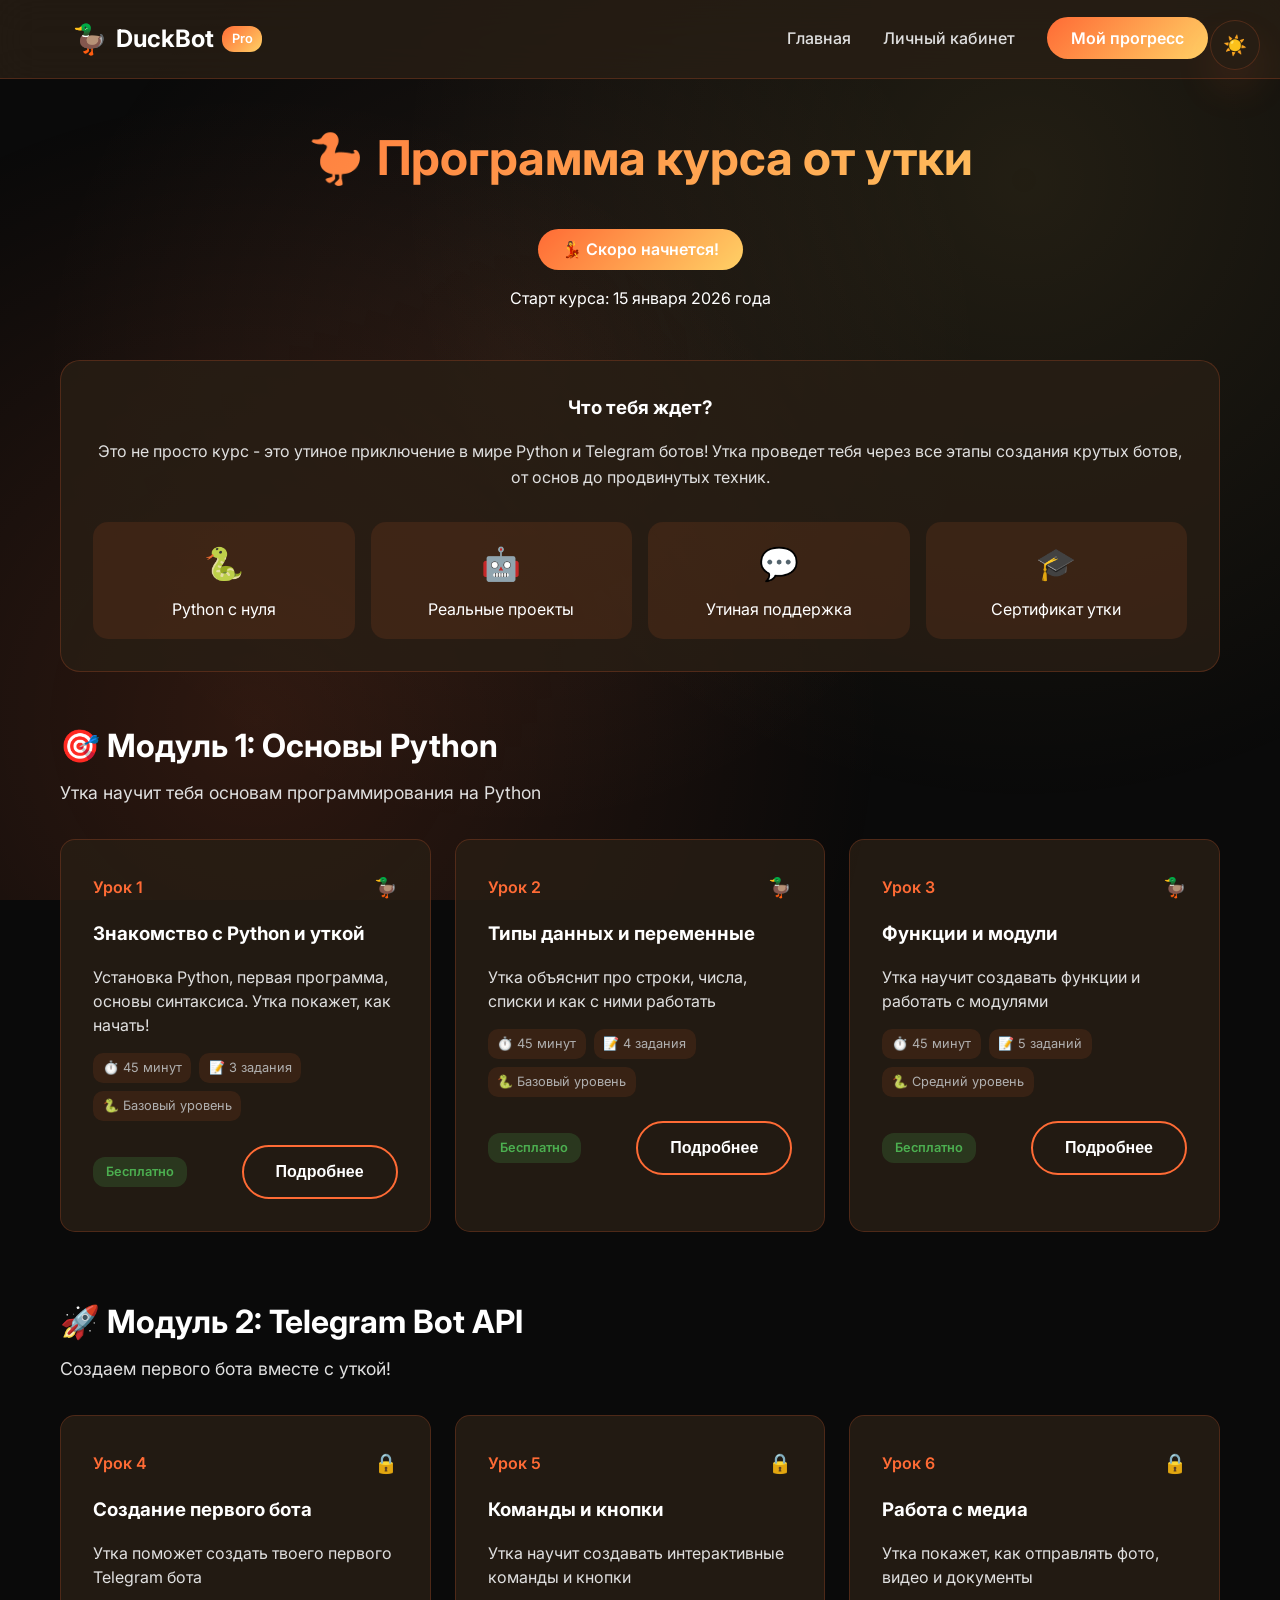
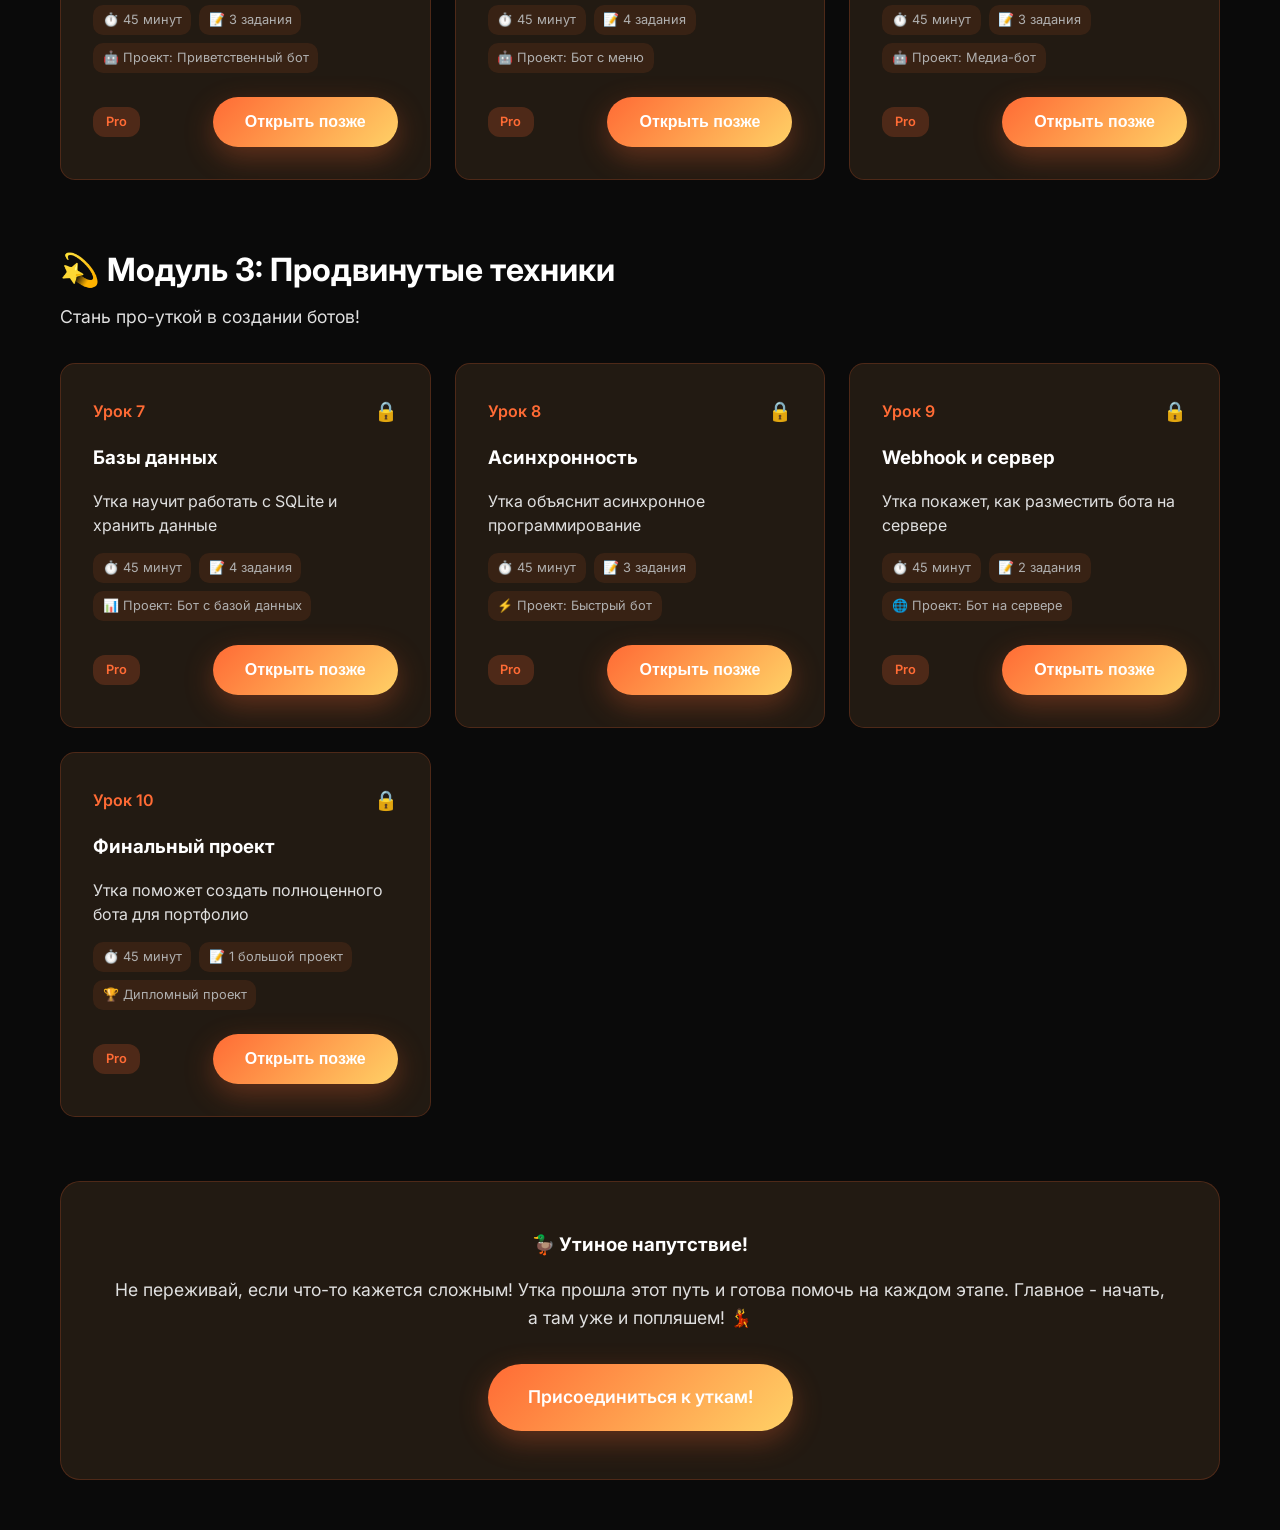
==== course.html @ a343c1e5 "Add files via upload" ====
<!DOCTYPE html>
<html lang="ru" data-theme="dark">
<head>
    <meta charset="UTF-8">
    <meta name="viewport" content="width=device-width, initial-scale=1.0">
    <title>Программа курса - DuckBot Pro</title>
    <link rel="stylesheet" href="style.css">
    <link href="https://fonts.googleapis.com/css2?family=Inter:wght@300;400;500;600;700;800&display=swap" rel="stylesheet">
</head>
<body>
    <!-- Theme Toggle -->
    <button class="theme-toggle" id="themeToggle">
        <span class="sun">☀️</span>
        <span class="moon">🌙</span>
    </button>

    <!-- Animated Background -->
    <div class="animated-bg"></div>
    <div class="particles"></div>

    <!-- Header -->
    <header class="header">
        <nav class="nav">
            <div class="logo">
                <div class="logo-icon">🦆</div>
                <span>DuckBot</span>
                <span class="logo-beta">Pro</span>
            </div>
            <ul class="nav-links">
                <li><a href="index.html" class="nav-link">Главная</a></li>
                <li><a href="cabinet.html" class="nav-link">Личный кабинет</a></li>
                <li><a href="cabinet.html" class="nav-btn">Мой прогресс</a></li>
            </ul>
            <div class="nav-hamburger">
                <span></span>
                <span></span>
                <span></span>
            </div>
        </nav>
    </header>

    <main class="course-page">
        <div class="container">
            <div class="course-header">
                <h1>🦆 Программа курса от утки</h1>
                <div class="course-status">
                    <span class="status-badge">💃 Скоро начнется!</span>
                    <p>Старт курса: 15 января 2026 года</p>
                    <p class="duck-message">Утка уже готовится к урокам! 🎉</p>
                </div>
            </div>

            <div class="course-description">
                <div class="description-card">
                    <h3>Что тебя ждет?</h3>
                    <p>Это не просто курс - это утиное приключение в мире Python и Telegram ботов! Утка проведет тебя через все этапы создания крутых ботов, от основ до продвинутых техник.</p>
                    <div class="duck-features">
                        <div class="duck-feature">
                            <span class="feature-emoji">🐍</span>
                            <span>Python с нуля</span>
                        </div>
                        <div class="duck-feature">
                            <span class="feature-emoji">🤖</span>
                            <span>Реальные проекты</span>
                        </div>
                        <div class="duck-feature">
                            <span class="feature-emoji">💬</span>
                            <span>Утиная поддержка</span>
                        </div>
                        <div class="duck-feature">
                            <span class="feature-emoji">🎓</span>
                            <span>Сертификат утки</span>
                        </div>
                    </div>
                </div>
            </div>

            <div class="lessons-grid">
                <!-- Модуль 1 -->
                <div class="module-section">
                    <h2 class="module-title">🎯 Модуль 1: Основы Python</h2>
                    <p class="module-subtitle">Утка научит тебя основам программирования на Python</p>
                    
                    <div class="lessons-list">
                        <div class="lesson-item" data-lesson="1">
                            <div class="lesson-header">
                                <span class="lesson-number">Урок 1</span>
                                <span class="lesson-status">🦆</span>
                            </div>
                            <h3>Знакомство с Python и уткой</h3>
                            <p>Установка Python, первая программа, основы синтаксиса. Утка покажет, как начать!</p>
                            <div class="lesson-meta">
                                <span>⏱️ 45 минут</span>
                                <span>📝 3 задания</span>
                                <span>🐍 Базовый уровень</span>
                            </div>
                            <div class="lesson-actions">
                                <span class="lesson-badge free">Бесплатно</span>
                                <button class="btn btn-outline">Подробнее</button>
                            </div>
                        </div>

                        <div class="lesson-item" data-lesson="2">
                            <div class="lesson-header">
                                <span class="lesson-number">Урок 2</span>
                                <span class="lesson-status">🦆</span>
                            </div>
                            <h3>Типы данных и переменные</h3>
                            <p>Утка объяснит про строки, числа, списки и как с ними работать</p>
                            <div class="lesson-meta">
                                <span>⏱️ 45 минут</span>
                                <span>📝 4 задания</span>
                                <span>🐍 Базовый уровень</span>
                            </div>
                            <div class="lesson-actions">
                                <span class="lesson-badge free">Бесплатно</span>
                                <button class="btn btn-outline">Подробнее</button>
                            </div>
                        </div>

                        <div class="lesson-item" data-lesson="3">
                            <div class="lesson-header">
                                <span class="lesson-number">Урок 3</span>
                                <span class="lesson-status">🦆</span>
                            </div>
                            <h3>Функции и модули</h3>
                            <p>Утка научит создавать функции и работать с модулями</p>
                            <div class="lesson-meta">
                                <span>⏱️ 45 минут</span>
                                <span>📝 5 заданий</span>
                                <span>🐍 Средний уровень</span>
                            </div>
                            <div class="lesson-actions">
                                <span class="lesson-badge free">Бесплатно</span>
                                <button class="btn btn-outline">Подробнее</button>
                            </div>
                        </div>
                    </div>
                </div>

                <!-- Модуль 2 -->
                <div class="module-section">
                    <h2 class="module-title">🚀 Модуль 2: Telegram Bot API</h2>
                    <p class="module-subtitle">Создаем первого бота вместе с уткой!</p>
                    
                    <div class="lessons-list">
                        <div class="lesson-item" data-lesson="4">
                            <div class="lesson-header">
                                <span class="lesson-number">Урок 4</span>
                                <span class="lesson-status">🔒</span>
                            </div>
                            <h3>Создание первого бота</h3>
                            <p>Утка поможет создать твоего первого Telegram бота</p>
                            <div class="lesson-meta">
                                <span>⏱️ 45 минут</span>
                                <span>📝 3 задания</span>
                                <span>🤖 Проект: Приветственный бот</span>
                            </div>
                            <div class="lesson-actions">
                                <span class="lesson-badge pro">Pro</span>
                                <button class="btn btn-primary">Открыть позже</button>
                            </div>
                        </div>

                        <div class="lesson-item" data-lesson="5">
                            <div class="lesson-header">
                                <span class="lesson-number">Урок 5</span>
                                <span class="lesson-status">🔒</span>
                            </div>
                            <h3>Команды и кнопки</h3>
                            <p>Утка научит создавать интерактивные команды и кнопки</p>
                            <div class="lesson-meta">
                                <span>⏱️ 45 минут</span>
                                <span>📝 4 задания</span>
                                <span>🤖 Проект: Бот с меню</span>
                            </div>
                            <div class="lesson-actions">
                                <span class="lesson-badge pro">Pro</span>
                                <button class="btn btn-primary">Открыть позже</button>
                            </div>
                        </div>

                        <div class="lesson-item" data-lesson="6">
                            <div class="lesson-header">
                                <span class="lesson-number">Урок 6</span>
                                <span class="lesson-status">🔒</span>
                            </div>
                            <h3>Работа с медиа</h3>
                            <p>Утка покажет, как отправлять фото, видео и документы</p>
                            <div class="lesson-meta">
                                <span>⏱️ 45 минут</span>
                                <span>📝 3 задания</span>
                                <span>🤖 Проект: Медиа-бот</span>
                            </div>
                            <div class="lesson-actions">
                                <span class="lesson-badge pro">Pro</span>
                                <button class="btn btn-primary">Открыть позже</button>
                            </div>
                        </div>
                    </div>
                </div>

                <!-- Модуль 3 -->
                <div class="module-section">
                    <h2 class="module-title">💫 Модуль 3: Продвинутые техники</h2>
                    <p class="module-subtitle">Стань про-уткой в создании ботов!</p>
                    
                    <div class="lessons-list">
                        <div class="lesson-item" data-lesson="7">
                            <div class="lesson-header">
                                <span class="lesson-number">Урок 7</span>
                                <span class="lesson-status">🔒</span>
                            </div>
                            <h3>Базы данных</h3>
                            <p>Утка научит работать с SQLite и хранить данные</p>
                            <div class="lesson-meta">
                                <span>⏱️ 45 минут</span>
                                <span>📝 4 задания</span>
                                <span>📊 Проект: Бот с базой данных</span>
                            </div>
                            <div class="lesson-actions">
                                <span class="lesson-badge pro">Pro</span>
                                <button class="btn btn-primary">Открыть позже</button>
                            </div>
                        </div>

                        <div class="lesson-item" data-lesson="8">
                            <div class="lesson-header">
                                <span class="lesson-number">Урок 8</span>
                                <span class="lesson-status">🔒</span>
                            </div>
                            <h3>Асинхронность</h3>
                            <p>Утка объяснит асинхронное программирование</p>
                            <div class="lesson-meta">
                                <span>⏱️ 45 минут</span>
                                <span>📝 3 задания</span>
                                <span>⚡ Проект: Быстрый бот</span>
                            </div>
                            <div class="lesson-actions">
                                <span class="lesson-badge pro">Pro</span>
                                <button class="btn btn-primary">Открыть позже</button>
                            </div>
                        </div>

                        <div class="lesson-item" data-lesson="9">
                            <div class="lesson-header">
                                <span class="lesson-number">Урок 9</span>
                                <span class="lesson-status">🔒</span>
                            </div>
                            <h3>Webhook и сервер</h3>
                            <p>Утка покажет, как разместить бота на сервере</p>
                            <div class="lesson-meta">
                                <span>⏱️ 45 минут</span>
                                <span>📝 2 задания</span>
                                <span>🌐 Проект: Бот на сервере</span>
                            </div>
                            <div class="lesson-actions">
                                <span class="lesson-badge pro">Pro</span>
                                <button class="btn btn-primary">Открыть позже</button>
                            </div>
                        </div>

                        <div class="lesson-item" data-lesson="10">
                            <div class="lesson-header">
                                <span class="lesson-number">Урок 10</span>
                                <span class="lesson-status">🔒</span>
                            </div>
                            <h3>Финальный проект</h3>
                            <p>Утка поможет создать полноценного бота для портфолио</p>
                            <div class="lesson-meta">
                                <span>⏱️ 45 минут</span>
                                <span>📝 1 большой проект</span>
                                <span>🏆 Дипломный проект</span>
                            </div>
                            <div class="lesson-actions">
                                <span class="lesson-badge pro">Pro</span>
                                <button class="btn btn-primary">Открыть позже</button>
                            </div>
                        </div>
                    </div>
                </div>
            </div>

            <div class="course-notice">
                <div class="notice-content">
                    <h3>🦆 Утиное напутствие!</h3>
                    <p>Не переживай, если что-то кажется сложным! Утка прошла этот путь и готова помочь на каждом этапе. Главное - начать, а там уже и попляшем! 💃</p>
                    <a href="index.html#register" class="btn btn-primary btn-large">Присоединиться к уткам!</a>
                </div>
            </div>
        </div>
    </main>

    <style>
        .course-page {
            padding: 120px 0 50px;
        }

        .course-header {
            text-align: center;
            margin-bottom: 3rem;
        }

        .course-header h1 {
            font-size: 3rem;
            margin-bottom: 1rem;
            background: linear-gradient(135deg, var(--primary) 0%, var(--secondary) 100%);
            -webkit-background-clip: text;
            -webkit-text-fill-color: transparent;
            background-clip: text;
        }

        .status-badge {
            background: var(--gradient);
            color: white;
            padding: 0.5rem 1.5rem;
            border-radius: 25px;
            font-weight: 600;
            display: inline-block;
            margin: 1rem 0;
        }

        .duck-message {
            color: var(--primary);
            font-weight: 600;
            margin-top: 0.5rem;
        }

        .course-description {
            margin-bottom: 3rem;
        }

        .description-card {
            background: var(--bg-card);
            padding: 2rem;
            border-radius: 20px;
            border: 1px solid var(--border);
            text-align: center;
        }

        .description-card h3 {
            margin-bottom: 1rem;
            color: var(--text-primary);
        }

        .description-card p {
            color: var(--text-secondary);
            margin-bottom: 1.5rem;
            line-height: 1.6;
        }

        .duck-features {
            display: grid;
            grid-template-columns: repeat(auto-fit, minmax(150px, 1fr));
            gap: 1rem;
            margin-top: 2rem;
        }

        .duck-feature {
            display: flex;
            flex-direction: column;
            align-items: center;
            gap: 0.5rem;
            padding: 1rem;
            background: rgba(255, 107, 53, 0.1);
            border-radius: 15px;
        }

        .feature-emoji {
            font-size: 2rem;
        }

        .module-section {
            margin-bottom: 4rem;
        }

        .module-title {
            font-size: 2rem;
            margin-bottom: 0.5rem;
            color: var(--text-primary);
        }

        .module-subtitle {
            color: var(--text-secondary);
            margin-bottom: 2rem;
            font-size: 1.1rem;
        }

        .lessons-list {
            display: grid;
            grid-template-columns: repeat(auto-fit, minmax(350px, 1fr));
            gap: 1.5rem;
        }

        .lesson-item {
            background: var(--bg-card);
            padding: 2rem;
            border-radius: 15px;
            border: 1px solid var(--border);
            transition: all 0.3s ease;
            position: relative;
            overflow: hidden;
        }

        .lesson-item:hover {
            transform: translateY(-5px);
            border-color: var(--primary);
        }

        .lesson-item::before {
            content: '';
            position: absolute;
            top: 0;
            left: 0;
            width: 100%;
            height: 4px;
            background: var(--gradient);
            transform: scaleX(0);
            transition: transform 0.3s ease;
        }

        .lesson-item:hover::before {
            transform: scaleX(1);
        }

        .lesson-header {
            display: flex;
            justify-content: space-between;
            align-items: center;
            margin-bottom: 1rem;
        }

        .lesson-number {
            font-weight: 600;
            color: var(--primary);
        }

        .lesson-status {
            font-size: 1.2rem;
        }

        .lesson-item h3 {
            margin-bottom: 1rem;
            color: var(--text-primary);
        }

        .lesson-item p {
            color: var(--text-secondary);
            margin-bottom: 1rem;
            line-height: 1.5;
        }

        .lesson-meta {
            display: flex;
            flex-wrap: wrap;
            gap: 0.5rem;
            margin: 1rem 0;
            font-size: 0.8rem;
            color: var(--text-muted);
        }

        .lesson-meta span {
            background: rgba(255, 107, 53, 0.1);
            padding: 0.3rem 0.6rem;
            border-radius: 10px;
        }

        .lesson-actions {
            display: flex;
            justify-content: space-between;
            align-items: center;
            margin-top: 1.5rem;
        }

        .lesson-badge {
            padding: 0.3rem 0.8rem;
            border-radius: 12px;
            font-size: 0.8rem;
            font-weight: 600;
        }

        .lesson-badge.free {
            background: rgba(76, 175, 80, 0.2);
            color: #4caf50;
        }

        .lesson-badge.pro {
            background: rgba(255, 107, 53, 0.2);
            color: var(--primary);
        }

        .course-notice {
            background: var(--bg-card);
            padding: 3rem;
            border-radius: 20px;
            border: 1px solid var(--border);
            text-align: center;
            margin-top: 3rem;
        }

        .notice-content h3 {
            margin-bottom: 1rem;
            color: var(--text-primary);
        }

        .notice-content p {
            color: var(--text-secondary);
            margin-bottom: 2rem;
            line-height: 1.6;
            font-size: 1.1rem;
        }

        @media (max-width: 768px) {
            .course-header h1 {
                font-size: 2rem;
            }
            
            .lessons-list {
                grid-template-columns: 1fr;
            }
            
            .lesson-actions {
                flex-direction: column;
                gap: 1rem;
                align-items: stretch;
            }
            
            .duck-features {
                grid-template-columns: repeat(2, 1fr);
            }
        }
    </style>

    <script>
        // Добавляем интерактивность урокам
        document.addEventListener('DOMContentLoaded', function() {
            const lessonItems = document.querySelectorAll('.lesson-item');
            
            lessonItems.forEach(item => {
                item.addEventListener('click', function() {
                    const lessonNumber = this.getAttribute('data-lesson');
                    const isLocked = this.querySelector('.lesson-status').textContent === '🔒';
                    
                    if (isLocked) {
                        showNotification('Этот урок откроется после старта курса! Утка ждет тебя! 🦆', 'info');
                    } else {
                        window.location.href = `lessons/lesson${lessonNumber}.html`;
                    }
                });
            });
        });

        function showNotification(message, type = 'info') {
            const notification = document.createElement('div');
            notification.className = `notification notification-${type}`;
            notification.innerHTML = `
                <div class="notification-content">
                    <span class="notification-message">${message}</span>
                </div>
            `;
            
            notification.style.cssText = `
                position: fixed;
                top: 20px;
                right: 20px;
                background: var(--bg-card);
                color: var(--text-primary);
                padding: 1rem 1.5rem;
                border-radius: 10px;
                border: 1px solid var(--border);
                box-shadow: var(--shadow);
                z-index: 10000;
                transform: translateX(400px);
                transition: transform 0.3s ease;
                max-width: 300px;
            `;
            
            document.body.appendChild(notification);
            
            setTimeout(() => {
                notification.style.transform = 'translateX(0)';
            }, 100);
            
            setTimeout(() => {
                notification.style.transform = 'translateX(400px)';
                setTimeout(() => {
                    if (notification.parentNode) {
                        document.body.removeChild(notification);
                    }
                }, 300);
            }, 3000);
        }
    </script>
</body>
</html>
---- style.css ----
/* CSS Variables for Duck Theme */
:root {
    --primary: #ff6b35;
    --primary-dark: #e55a2b;
    --primary-light: #ff8c42;
    --secondary: #ffd166;
    --accent: #ff9e6d;
    --text-primary: #ffffff;
    --text-secondary: #e0e0e0;
    --text-muted: #b0b0b0;
    --bg-primary: #0a0a0a;
    --bg-secondary: #1a1a1a;
    --bg-tertiary: #2a2a2a;
    --bg-card: rgba(40, 30, 20, 0.8);
    --border: rgba(255, 107, 53, 0.2);
    --shadow: 0 20px 40px rgba(255, 107, 53, 0.1);
    --gradient: linear-gradient(135deg, var(--primary) 0%, var(--secondary) 100%);
    --gradient-secondary: linear-gradient(135deg, var(--secondary) 0%, #ffe082 100%);
}

[data-theme="light"] {
    --text-primary: #2a2a2a;
    --text-secondary: #666666;
    --text-muted: #888888;
    --bg-primary: #fff8f0;
    --bg-secondary: #fffbeb;
    --bg-tertiary: #fff3e0;
    --bg-card: rgba(255, 248, 240, 0.9);
    --border: rgba(255, 107, 53, 0.3);
    --shadow: 0 20px 40px rgba(255, 107, 53, 0.15);
}

/* Reset and Base Styles */
* {
    margin: 0;
    padding: 0;
    box-sizing: border-box;
}

html {
    scroll-behavior: smooth;
}

body {
    font-family: 'Inter', sans-serif;
    background: var(--bg-primary);
    color: var(--text-primary);
    line-height: 1.6;
    overflow-x: hidden;
    transition: background-color 0.3s ease, color 0.3s ease;
}

/* Animated Background */
.animated-bg {
    position: fixed;
    top: 0;
    left: 0;
    width: 100%;
    height: 100%;
    background: 
        radial-gradient(circle at 20% 80%, rgba(255, 107, 53, 0.15) 0%, transparent 50%),
        radial-gradient(circle at 80% 20%, rgba(255, 209, 102, 0.1) 0%, transparent 50%),
        radial-gradient(circle at 40% 40%, rgba(255, 158, 109, 0.08) 0%, transparent 50%);
    z-index: -2;
}

.particles {
    position: fixed;
    top: 0;
    left: 0;
    width: 100%;
    height: 100%;
    z-index: -1;
}

/* Theme Toggle */
.theme-toggle {
    position: fixed;
    top: 20px;
    right: 20px;
    width: 50px;
    height: 50px;
    border: none;
    border-radius: 50%;
    background: var(--bg-card);
    backdrop-filter: blur(10px);
    cursor: pointer;
    z-index: 1000;
    display: flex;
    align-items: center;
    justify-content: center;
    font-size: 1.2rem;
    transition: all 0.3s ease;
    box-shadow: var(--shadow);
    border: 1px solid var(--border);
}

.theme-toggle:hover {
    transform: scale(1.1) rotate(15deg);
}

.theme-toggle .moon {
    display: none;
}

[data-theme="light"] .theme-toggle .sun {
    display: none;
}

[data-theme="light"] .theme-toggle .moon {
    display: block;
}

/* Container */
.container {
    max-width: 1200px;
    margin: 0 auto;
    padding: 0 20px;
}

/* Header & Navigation */
.header {
    position: fixed;
    top: 0;
    width: 100%;
    background: rgba(40, 30, 20, 0.8);
    backdrop-filter: blur(20px);
    border-bottom: 1px solid var(--border);
    z-index: 100;
    transition: all 0.3s ease;
}

[data-theme="light"] .header {
    background: rgba(255, 248, 240, 0.8);
}

.nav {
    display: flex;
    justify-content: space-between;
    align-items: center;
    padding: 1rem 2rem;
    max-width: 1200px;
    margin: 0 auto;
}

.logo {
    display: flex;
    align-items: center;
    gap: 0.5rem;
    font-size: 1.5rem;
    font-weight: 700;
    color: var(--text-primary);
}

.logo-icon {
    font-size: 1.8rem;
    animation: duckDance 2s ease-in-out infinite;
}

@keyframes duckDance {
    0%, 100% { transform: translateY(0px) rotate(0deg); }
    25% { transform: translateY(-5px) rotate(-5deg); }
    50% { transform: translateY(0px) rotate(0deg); }
    75% { transform: translateY(-3px) rotate(5deg); }
}

.logo-beta {
    background: var(--gradient);
    color: white;
    padding: 0.2rem 0.6rem;
    border-radius: 12px;
    font-size: 0.8rem;
    font-weight: 600;
}

.nav-links {
    display: flex;
    list-style: none;
    gap: 2rem;
    align-items: center;
}

.nav-link {
    text-decoration: none;
    color: var(--text-secondary);
    font-weight: 500;
    transition: all 0.3s ease;
    position: relative;
}

.nav-link:hover {
    color: var(--primary);
}

.nav-link::after {
    content: '';
    position: absolute;
    bottom: -5px;
    left: 0;
    width: 0;
    height: 2px;
    background: var(--gradient);
    transition: width 0.3s ease;
}

.nav-link:hover::after {
    width: 100%;
}

.nav-btn {
    background: var(--gradient);
    color: white !important;
    padding: 0.7rem 1.5rem;
    border-radius: 25px;
    text-decoration: none;
    font-weight: 600;
    transition: all 0.3s ease;
}

.nav-btn:hover {
    transform: translateY(-2px);
    box-shadow: 0 10px 20px rgba(255, 107, 53, 0.3);
}

.nav-hamburger {
    display: none;
    flex-direction: column;
    gap: 4px;
    cursor: pointer;
}

.nav-hamburger span {
    width: 25px;
    height: 3px;
    background: var(--text-primary);
    transition: all 0.3s ease;
}

/* Buttons */
.btn {
    position: relative;
    padding: 1rem 2rem;
    border: none;
    border-radius: 50px;
    font-weight: 600;
    text-decoration: none;
    display: inline-flex;
    align-items: center;
    justify-content: center;
    gap: 0.5rem;
    cursor: pointer;
    transition: all 0.3s ease;
    overflow: hidden;
    font-size: 1rem;
}

.btn-primary {
    background: var(--gradient);
    color: white;
    box-shadow: 0 10px 30px rgba(255, 107, 53, 0.3);
}

.btn-secondary {
    background: transparent;
    color: var(--text-primary);
    border: 2px solid var(--border);
}

.btn-outline {
    background: transparent;
    color: var(--text-primary);
    border: 2px solid var(--primary);
}

.btn-large {
    padding: 1.2rem 2.5rem;
    font-size: 1.1rem;
}

.btn-glow {
    position: relative;
}

.btn-glow::before {
    content: '';
    position: absolute;
    top: 0;
    left: -100%;
    width: 100%;
    height: 100%;
    background: linear-gradient(90deg, transparent, rgba(255,255,255,0.4), transparent);
    transition: left 0.5s;
}

.btn-glow:hover::before {
    left: 100%;
}

.btn-shine {
    position: absolute;
    top: 0;
    left: -100%;
    width: 100%;
    height: 100%;
    background: linear-gradient(90deg, transparent, rgba(255,255,255,0.6), transparent);
    transition: left 0.5s;
}

.btn-glow:hover .btn-shine {
    left: 100%;
}

.btn:hover {
    transform: translateY(-3px) scale(1.05);
    box-shadow: 0 15px 40px rgba(255, 107, 53, 0.4);
}

.btn-secondary:hover {
    border-color: var(--primary);
    background: rgba(255, 107, 53, 0.1);
}

/* Hero Section */
.hero {
    min-height: 100vh;
    display: flex;
    align-items: center;
    padding: 100px 0 50px;
    position: relative;
}

.hero-content {
    display: grid;
    grid-template-columns: 1fr 1fr;
    gap: 4rem;
    align-items: center;
}

.hero-text {
    max-width: 600px;
}

.badge {
    background: var(--gradient);
    color: white;
    padding: 0.5rem 1rem;
    border-radius: 20px;
    font-size: 0.9rem;
    font-weight: 600;
    display: inline-block;
    margin-bottom: 1.5rem;
    animation: pulse 2s infinite;
}

@keyframes pulse {
    0%, 100% { transform: scale(1); }
    50% { transform: scale(1.05); }
}

.hero-title {
    font-size: 3.5rem;
    font-weight: 800;
    line-height: 1.1;
    margin-bottom: 1.5rem;
}

.title-line {
    display: block;
    opacity: 0;
    transform: translateY(30px);
    animation: fadeInUp 0.8s ease forwards;
}

.title-line:nth-child(1) { animation-delay: 0.1s; }
.title-line:nth-child(2) { animation-delay: 0.3s; }
.title-line:nth-child(3) { animation-delay: 0.5s; }

@keyframes fadeInUp {
    to {
        opacity: 1;
        transform: translateY(0);
    }
}

.highlight {
    background: linear-gradient(135deg, var(--primary) 0%, var(--secondary) 100%);
    -webkit-background-clip: text;
    -webkit-text-fill-color: transparent;
    background-clip: text;
}

.hero-subtitle {
    font-size: 1.2rem;
    color: var(--text-secondary);
    margin-bottom: 2rem;
    line-height: 1.6;
}

.hero-stats {
    display: flex;
    gap: 2rem;
    margin: 2rem 0;
}

.stat {
    text-align: center;
}

.stat-number {
    font-size: 2rem;
    font-weight: 700;
    background: var(--gradient);
    -webkit-background-clip: text;
    -webkit-text-fill-color: transparent;
    background-clip: text;
}

.stat-label {
    font-size: 0.9rem;
    color: var(--text-muted);
}

.hero-buttons {
    display: flex;
    gap: 1rem;
    margin-top: 2rem;
}

/* Duck GIF Styles */
.hero-visual {
    position: relative;
    display: flex;
    flex-direction: column;
    align-items: center;
    gap: 2rem;
}

.duck-container {
    position: relative;
    display: flex;
    flex-direction: column;
    align-items: center;
}

.hero-duck-gif {
    width: 300px;
    height: 300px;
    border-radius: 50%;
    box-shadow: 
        0 20px 40px rgba(255, 107, 53, 0.3),
        0 0 0 4px rgba(255, 209, 102, 0.2),
        0 0 0 8px rgba(255, 107, 53, 0.1);
    animation: duckFloat 4s ease-in-out infinite;
    filter: drop-shadow(0 10px 20px rgba(0, 0, 0, 0.3));
}

@keyframes duckFloat {
    0%, 100% { 
        transform: translateY(0px) rotate(0deg); 
    }
    33% { 
        transform: translateY(-10px) rotate(-2deg); 
    }
    66% { 
        transform: translateY(-5px) rotate(2deg); 
    }
}

.duck-message {
    position: absolute;
    top: -80px;
    right: -50px;
}

.message-bubble {
    background: var(--bg-card);
    backdrop-filter: blur(10px);
    padding: 1rem 1.5rem;
    border-radius: 20px;
    border: 2px solid var(--secondary);
    box-shadow: var(--shadow);
    position: relative;
    animation: messagePop 3s ease 1s forwards;
    opacity: 0;
    transform: translateY(20px);
    max-width: 200px;
    text-align: center;
    font-weight: 500;
}

@keyframes messagePop {
    0% { opacity: 0; transform: translateY(20px) scale(0.8); }
    50% { opacity: 1; transform: translateY(0) scale(1.05); }
    100% { opacity: 1; transform: translateY(0) scale(1); }
}

.message-arrow {
    position: absolute;
    bottom: -10px;
    left: 50%;
    transform: translateX(-50%);
    width: 0;
    height: 0;
    border-left: 10px solid transparent;
    border-right: 10px solid transparent;
    border-top: 10px solid var(--secondary);
}

.code-preview {
    display: flex;
    justify-content: center;
}

.code-window {
    background: var(--bg-card);
    backdrop-filter: blur(10px);
    border: 1px solid var(--border);
    border-radius: 15px;
    padding: 1.5rem;
    box-shadow: var(--shadow);
    max-width: 300px;
    animation: codeSlide 1s ease 2s forwards;
    opacity: 0;
    transform: translateX(-20px);
}

@keyframes codeSlide {
    to {
        opacity: 1;
        transform: translateX(0);
    }
}

.window-header {
    display: flex;
    align-items: center;
    gap: 0.5rem;
    margin-bottom: 1rem;
}

.window-dots {
    display: flex;
    gap: 4px;
}

.window-dots span {
    width: 8px;
    height: 8px;
    border-radius: 50%;
}

.window-dots span:nth-child(1) { background: #ff5f57; }
.window-dots span:nth-child(2) { background: #ffbd2e; }
.window-dots span:nth-child(3) { background: #28ca42; }

.window-title {
    font-size: 0.8rem;
    color: var(--text-muted);
    font-weight: 600;
}

.code-content {
    font-family: 'Courier New', monospace;
    font-size: 0.7rem;
    line-height: 1.4;
}

.code-comment {
    color: #6a9955;
    font-style: italic;
}

.code-keyword {
    color: #ff6b8b;
}

.code-variable {
    color: #9cdcfe;
}

.code-string {
    color: #ce9178;
}

.code-decoration {
    color: #dcdcaa;
}

.code-param {
    color: #9cdcfe;
}

.code-function {
    color: #dcdcaa;
}

/* Features Section */
.features {
    padding: 100px 0;
    background: var(--bg-secondary);
}

.section-title {
    text-align: center;
    font-size: 3rem;
    font-weight: 800;
    margin-bottom: 4rem;
    background: linear-gradient(135deg, var(--primary) 0%, var(--secondary) 100%);
    -webkit-background-clip: text;
    -webkit-text-fill-color: transparent;
    background-clip: text;
}

.features-grid {
    display: grid;
    grid-template-columns: repeat(auto-fit, minmax(280px, 1fr));
    gap: 2rem;
}

.feature-card {
    background: var(--bg-card);
    padding: 2.5rem 2rem;
    border-radius: 20px;
    text-align: center;
    border: 1px solid var(--border);
    position: relative;
    overflow: hidden;
    transition: all 0.3s ease;
}

.feature-card:hover {
    transform: translateY(-10px) scale(1.02);
    border-color: var(--primary);
}

.feature-icon {
    font-size: 3rem;
    margin-bottom: 1.5rem;
    display: block;
}

.feature-card h3 {
    font-size: 1.5rem;
    margin-bottom: 1rem;
    color: var(--text-primary);
}

.feature-card p {
    color: var(--text-secondary);
    line-height: 1.6;
}

.feature-glow {
    position: absolute;
    top: 0;
    left: 0;
    width: 100%;
    height: 100%;
    background: radial-gradient(circle at center, rgba(255, 107, 53, 0.1) 0%, transparent 70%);
    opacity: 0;
    transition: opacity 0.3s ease;
}

.feature-card:hover .feature-glow {
    opacity: 1;
}

/* Program Section */
.program {
    padding: 100px 0;
}

.program-grid {
    display: grid;
    grid-template-columns: repeat(auto-fit, minmax(320px, 1fr));
    gap: 2rem;
}

.module-card {
    background: var(--bg-card);
    padding: 2.5rem 2rem;
    border-radius: 20px;
    border: 1px solid var(--border);
    transition: all 0.3s ease;
    position: relative;
    overflow: hidden;
}

.module-card:hover {
    transform: translateY(-5px);
    border-color: var(--primary);
}

.module-header {
    display: flex;
    justify-content: space-between;
    align-items: center;
    margin-bottom: 1.5rem;
}

.module-number {
    font-size: 2rem;
    font-weight: 800;
    color: var(--primary);
    opacity: 0.3;
}

.module-badge {
    background: var(--gradient);
    color: white;
    padding: 0.3rem 1rem;
    border-radius: 15px;
    font-size: 0.8rem;
    font-weight: 600;
}

.module-card h3 {
    font-size: 1.5rem;
    margin-bottom: 1.5rem;
    color: var(--text-primary);
}

.module-lessons {
    list-style: none;
    margin-bottom: 2rem;
}

.module-lessons li {
    padding: 0.5rem 0;
    color: var(--text-secondary);
    border-bottom: 1px solid var(--border);
}

.module-lessons li:last-child {
    border-bottom: none;
}

/* Registration Section */
.registration {
    padding: 100px 0;
    background: var(--bg-secondary);
}

.registration-card {
    background: var(--bg-card);
    border-radius: 30px;
    padding: 4rem;
    border: 1px solid var(--border);
    max-width: 800px;
    margin: 0 auto;
    box-shadow: var(--shadow);
}

.registration-content h2 {
    font-size: 2.5rem;
    margin-bottom: 1rem;
    text-align: center;
}

.registration-content > p {
    text-align: center;
    color: var(--text-secondary);
    margin-bottom: 3rem;
    font-size: 1.1rem;
}

.registration-form {
    max-width: 400px;
    margin: 0 auto 3rem;
}

.form-group {
    position: relative;
    margin-bottom: 2rem;
}

.form-group input {
    width: 100%;
    padding: 1rem 0;
    background: transparent;
    border: none;
    border-bottom: 2px solid var(--border);
    color: var(--text-primary);
    font-size: 1rem;
    transition: all 0.3s ease;
}

.form-group label {
    position: absolute;
    top: 1rem;
    left: 0;
    color: var(--text-muted);
    transition: all 0.3s ease;
    pointer-events: none;
}

.form-group input:focus {
    outline: none;
    border-bottom-color: var(--primary);
}

.form-group input:focus + label,
.form-group input:valid + label {
    top: -0.5rem;
    font-size: 0.8rem;
    color: var(--primary);
}

.form-line {
    position: absolute;
    bottom: 0;
    left: 0;
    width: 0;
    height: 2px;
    background: var(--gradient);
    transition: width 0.3s ease;
}

.form-group input:focus ~ .form-line {
    width: 100%;
}

.registration-benefits {
    display: flex;
    flex-direction: column;
    gap: 1rem;
}

.benefit {
    display: flex;
    align-items: center;
    gap: 1rem;
    color: var(--text-secondary);
}

.benefit-icon {
    font-size: 1.2rem;
}

/* Footer */
.footer {
    background: var(--bg-primary);
    padding: 3rem 0 1rem;
    border-top: 1px solid var(--border);
}

.footer-content {
    display: grid;
    grid-template-columns: 1fr 1fr;
    gap: 3rem;
    margin-bottom: 2rem;
}

.footer-brand p {
    color: var(--text-secondary);
    margin-top: 1rem;
}

.footer-links {
    display: grid;
    grid-template-columns: 1fr 1fr;
    gap: 2rem;
}

.footer-column h4 {
    margin-bottom: 1rem;
    color: var(--text-primary);
}

.footer-column a {
    display: block;
    color: var(--text-secondary);
    text-decoration: none;
    margin-bottom: 0.5rem;
    transition: color 0.3s ease;
}

.footer-column a:hover {
    color: var(--primary);
}

.footer-bottom {
    text-align: center;
    padding-top: 2rem;
    border-top: 1px solid var(--border);
    color: var(--text-muted);
}

/* Responsive Design */
@media (max-width: 768px) {
    .nav-links {
        display: none;
    }
    
    .nav-hamburger {
        display: flex;
    }
    
    .hero-content {
        grid-template-columns: 1fr;
        text-align: center;
        gap: 2rem;
    }
    
    .hero-title {
        font-size: 2.5rem;
    }
    
    .hero-stats {
        justify-content: center;
    }
    
    .hero-buttons {
        flex-direction: column;
        align-items: center;
    }
    
    .hero-duck-gif {
        width: 250px;
        height: 250px;
    }
    
    .duck-message {
        position: relative;
        top: 0;
        right: 0;
        margin-top: 1rem;
    }
    
    .features-grid,
    .program-grid {
        grid-template-columns: 1fr;
    }
    
    .footer-content {
        grid-template-columns: 1fr;
    }
    
    .registration-card {
        padding: 2rem;
    }
}
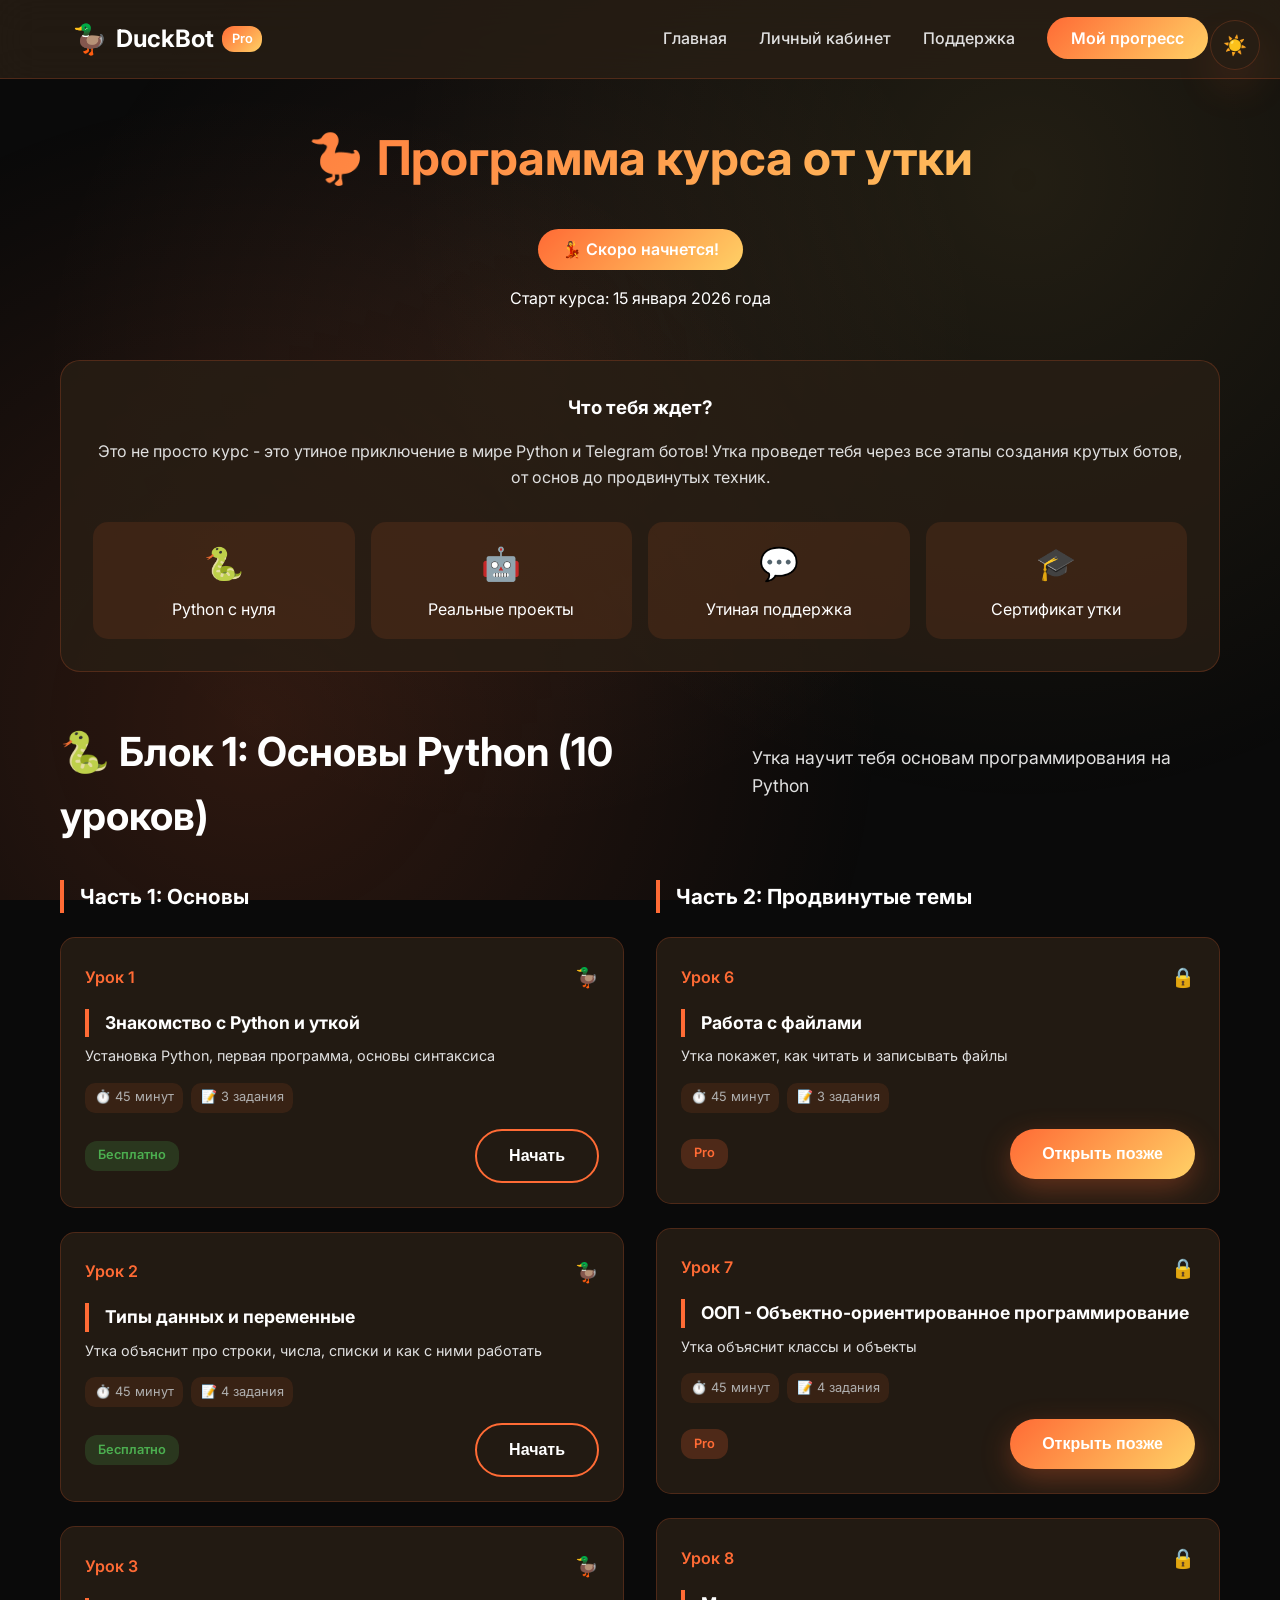
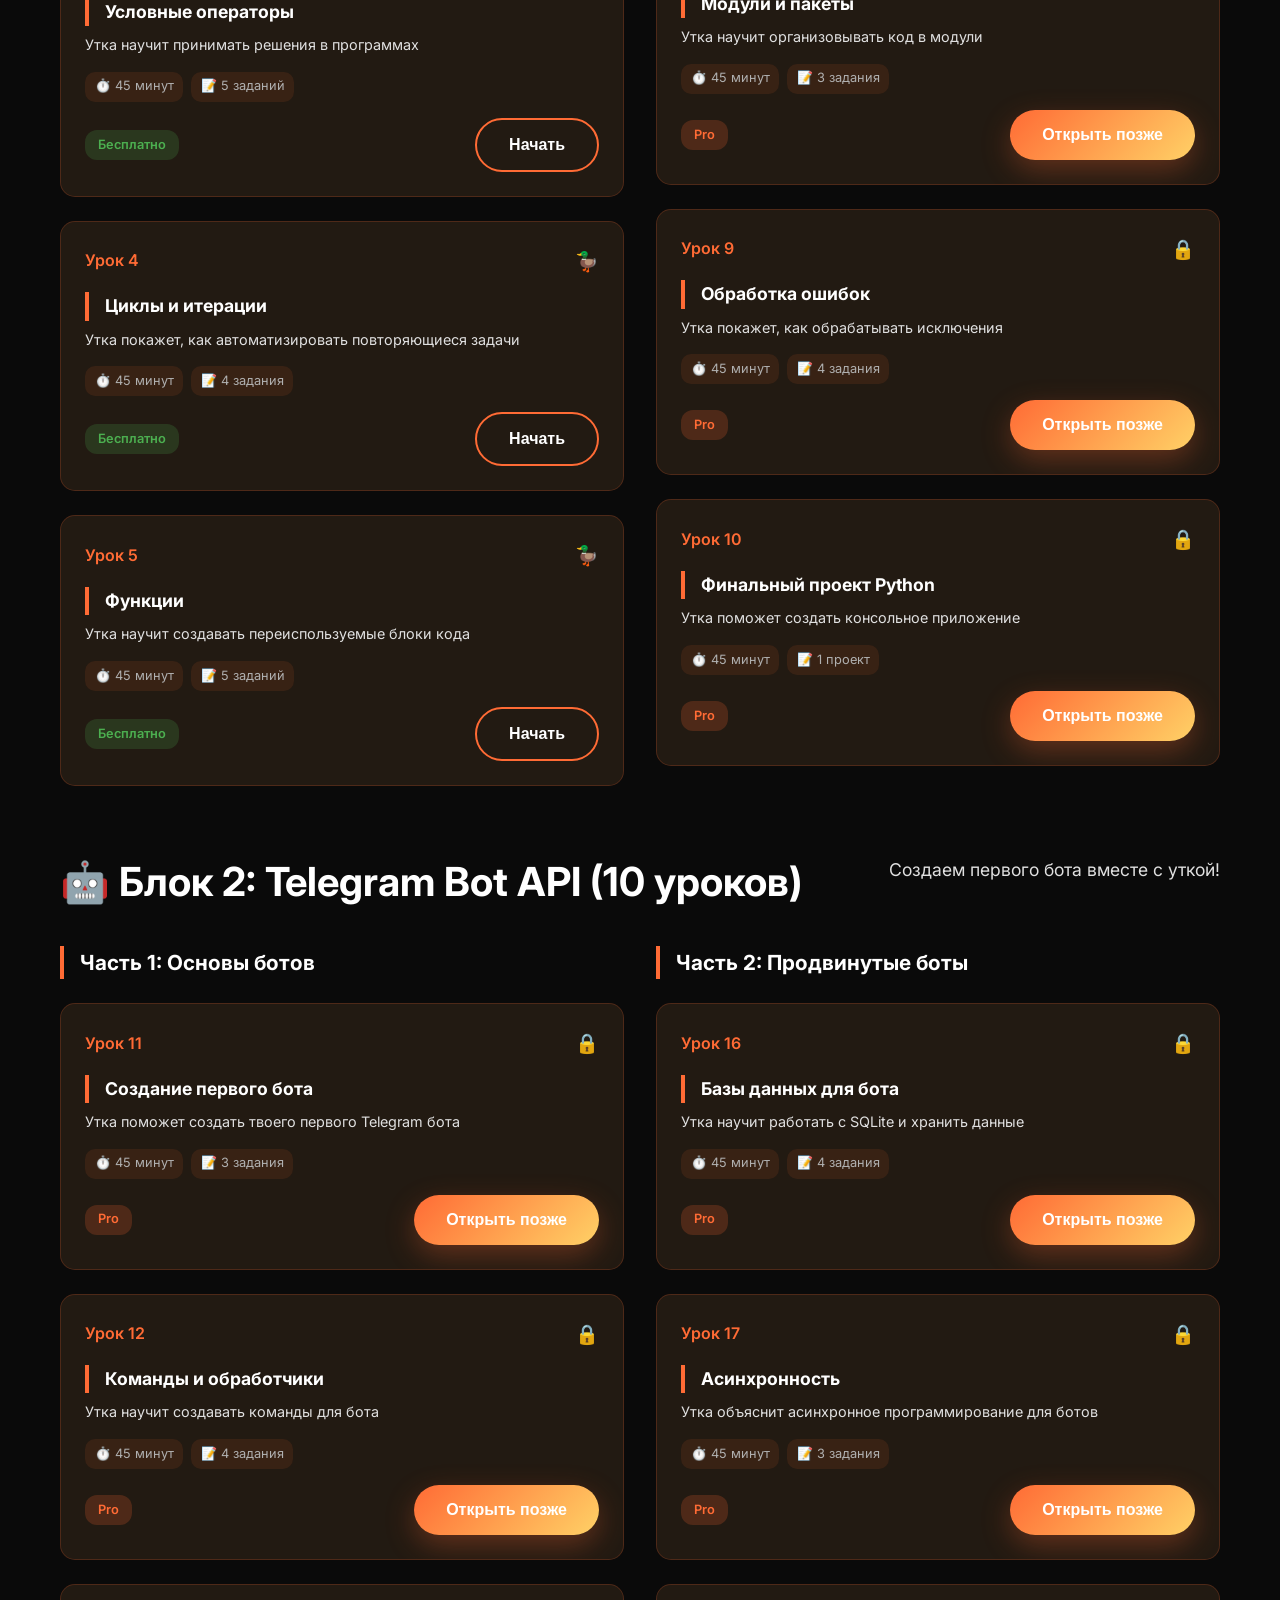
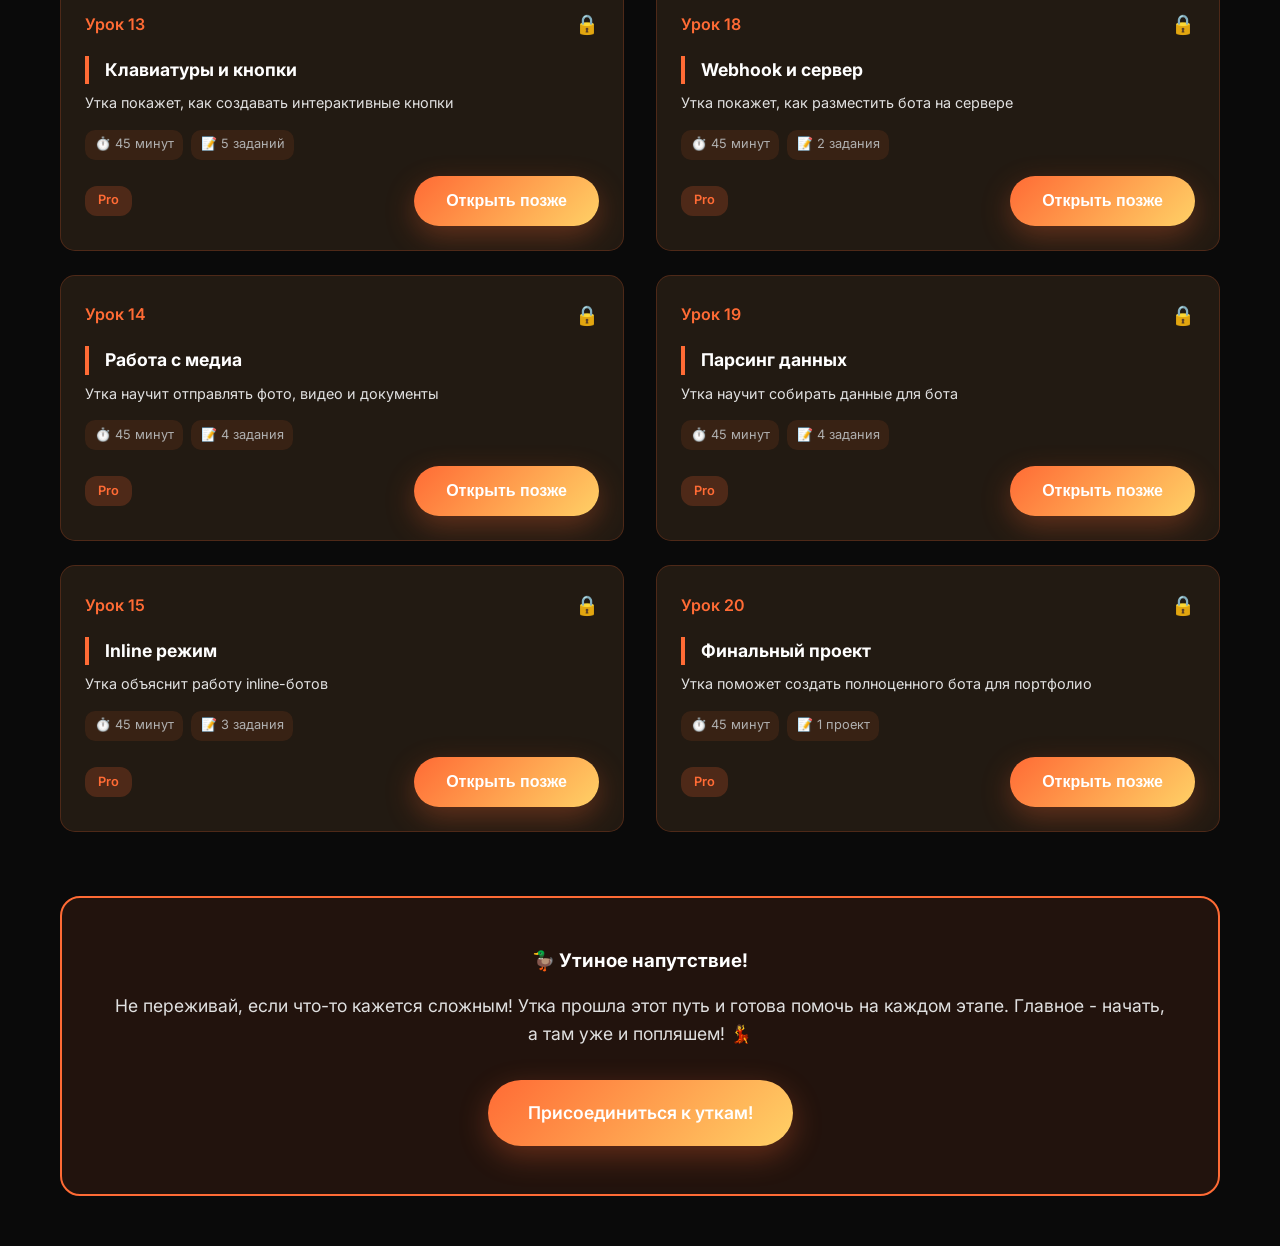
==== commit b80cb6f4: "Версия 0.1 Добавлена поддержка" ====
--- a/course.html
+++ b/course.html
@@ -8,17 +8,17 @@
     <link href="https://fonts.googleapis.com/css2?family=Inter:wght@300;400;500;600;700;800&display=swap" rel="stylesheet">
 </head>
 <body>
-    <!-- Theme Toggle -->
+    <!-- Переключатель темы -->
     <button class="theme-toggle" id="themeToggle">
         <span class="sun">☀️</span>
         <span class="moon">🌙</span>
     </button>
 
-    <!-- Animated Background -->
+    <!-- Анимированный фон -->
     <div class="animated-bg"></div>
     <div class="particles"></div>
 
-    <!-- Header -->
+    <!-- Шапка -->
     <header class="header">
         <nav class="nav">
             <div class="logo">
@@ -29,6 +29,7 @@
             <ul class="nav-links">
                 <li><a href="index.html" class="nav-link">Главная</a></li>
                 <li><a href="cabinet.html" class="nav-link">Личный кабинет</a></li>
+                <li><a href="support.html" class="nav-link">Поддержка</a></li>
                 <li><a href="cabinet.html" class="nav-btn">Мой прогресс</a></li>
             </ul>
             <div class="nav-hamburger">
@@ -41,6 +42,7 @@
 
     <main class="course-page">
         <div class="container">
+            <!-- Заголовок курса -->
             <div class="course-header">
                 <h1>🦆 Программа курса от утки</h1>
                 <div class="course-status">
@@ -50,6 +52,7 @@
                 </div>
             </div>
 
+            <!-- Описание курса -->
             <div class="course-description">
                 <div class="description-card">
                     <h3>Что тебя ждет?</h3>
@@ -75,212 +78,411 @@
                 </div>
             </div>
 
-            <div class="lessons-grid">
-                <!-- Модуль 1 -->
-                <div class="module-section">
-                    <h2 class="module-title">🎯 Модуль 1: Основы Python</h2>
+            <!-- Блок Python -->
+            <section id="python" class="module-section">
+                <div class="module-header">
+                    <h2>🐍 Блок 1: Основы Python (10 уроков)</h2>
                     <p class="module-subtitle">Утка научит тебя основам программирования на Python</p>
-                    
-                    <div class="lessons-list">
-                        <div class="lesson-item" data-lesson="1">
-                            <div class="lesson-header">
-                                <span class="lesson-number">Урок 1</span>
-                                <span class="lesson-status">🦆</span>
-                            </div>
-                            <h3>Знакомство с Python и уткой</h3>
-                            <p>Установка Python, первая программа, основы синтаксиса. Утка покажет, как начать!</p>
-                            <div class="lesson-meta">
-                                <span>⏱️ 45 минут</span>
-                                <span>📝 3 задания</span>
-                                <span>🐍 Базовый уровень</span>
-                            </div>
-                            <div class="lesson-actions">
-                                <span class="lesson-badge free">Бесплатно</span>
-                                <button class="btn btn-outline">Подробнее</button>
-                            </div>
-                        </div>
-
-                        <div class="lesson-item" data-lesson="2">
-                            <div class="lesson-header">
-                                <span class="lesson-number">Урок 2</span>
-                                <span class="lesson-status">🦆</span>
-                            </div>
-                            <h3>Типы данных и переменные</h3>
-                            <p>Утка объяснит про строки, числа, списки и как с ними работать</p>
-                            <div class="lesson-meta">
-                                <span>⏱️ 45 минут</span>
-                                <span>📝 4 задания</span>
-                                <span>🐍 Базовый уровень</span>
-                            </div>
-                            <div class="lesson-actions">
-                                <span class="lesson-badge free">Бесплатно</span>
-                                <button class="btn btn-outline">Подробнее</button>
-                            </div>
-                        </div>
-
-                        <div class="lesson-item" data-lesson="3">
-                            <div class="lesson-header">
-                                <span class="lesson-number">Урок 3</span>
-                                <span class="lesson-status">🦆</span>
-                            </div>
-                            <h3>Функции и модули</h3>
-                            <p>Утка научит создавать функции и работать с модулями</p>
-                            <div class="lesson-meta">
-                                <span>⏱️ 45 минут</span>
-                                <span>📝 5 заданий</span>
-                                <span>🐍 Средний уровень</span>
-                            </div>
-                            <div class="lesson-actions">
-                                <span class="lesson-badge free">Бесплатно</span>
-                                <button class="btn btn-outline">Подробнее</button>
+                </div>
+                
+                <div class="lessons-grid">
+                    <!-- Уроки 1-5 -->
+                    <div class="lesson-group">
+                        <h3>Часть 1: Основы</h3>
+                        <div class="lessons-list">
+                            <!-- Урок 1 -->
+                            <div class="lesson-item" data-lesson="1">
+                                <div class="lesson-header">
+                                    <span class="lesson-number">Урок 1</span>
+                                    <span class="lesson-status">🦆</span>
+                                </div>
+                                <h3>Знакомство с Python и уткой</h3>
+                                <p>Установка Python, первая программа, основы синтаксиса</p>
+                                <div class="lesson-meta">
+                                    <span>⏱️ 45 минут</span>
+                                    <span>📝 3 задания</span>
+                                </div>
+                                <div class="lesson-actions">
+                                    <span class="lesson-badge free">Бесплатно</span>
+                                    <button class="btn btn-outline" onclick="startLesson(1)">Начать</button>
+                                </div>
+                            </div>
+
+                            <!-- Урок 2 -->
+                            <div class="lesson-item" data-lesson="2">
+                                <div class="lesson-header">
+                                    <span class="lesson-number">Урок 2</span>
+                                    <span class="lesson-status">🦆</span>
+                                </div>
+                                <h3>Типы данных и переменные</h3>
+                                <p>Утка объяснит про строки, числа, списки и как с ними работать</p>
+                                <div class="lesson-meta">
+                                    <span>⏱️ 45 минут</span>
+                                    <span>📝 4 задания</span>
+                                </div>
+                                <div class="lesson-actions">
+                                    <span class="lesson-badge free">Бесплатно</span>
+                                    <button class="btn btn-outline" onclick="startLesson(2)">Начать</button>
+                                </div>
+                            </div>
+
+                            <!-- Урок 3 -->
+                            <div class="lesson-item" data-lesson="3">
+                                <div class="lesson-header">
+                                    <span class="lesson-number">Урок 3</span>
+                                    <span class="lesson-status">🦆</span>
+                                </div>
+                                <h3>Условные операторы</h3>
+                                <p>Утка научит принимать решения в программах</p>
+                                <div class="lesson-meta">
+                                    <span>⏱️ 45 минут</span>
+                                    <span>📝 5 заданий</span>
+                                </div>
+                                <div class="lesson-actions">
+                                    <span class="lesson-badge free">Бесплатно</span>
+                                    <button class="btn btn-outline" onclick="startLesson(3)">Начать</button>
+                                </div>
+                            </div>
+
+                            <!-- Урок 4 -->
+                            <div class="lesson-item" data-lesson="4">
+                                <div class="lesson-header">
+                                    <span class="lesson-number">Урок 4</span>
+                                    <span class="lesson-status">🦆</span>
+                                </div>
+                                <h3>Циклы и итерации</h3>
+                                <p>Утка покажет, как автоматизировать повторяющиеся задачи</p>
+                                <div class="lesson-meta">
+                                    <span>⏱️ 45 минут</span>
+                                    <span>📝 4 задания</span>
+                                </div>
+                                <div class="lesson-actions">
+                                    <span class="lesson-badge free">Бесплатно</span>
+                                    <button class="btn btn-outline" onclick="startLesson(4)">Начать</button>
+                                </div>
+                            </div>
+
+                            <!-- Урок 5 -->
+                            <div class="lesson-item" data-lesson="5">
+                                <div class="lesson-header">
+                                    <span class="lesson-number">Урок 5</span>
+                                    <span class="lesson-status">🦆</span>
+                                </div>
+                                <h3>Функции</h3>
+                                <p>Утка научит создавать переиспользуемые блоки кода</p>
+                                <div class="lesson-meta">
+                                    <span>⏱️ 45 минут</span>
+                                    <span>📝 5 заданий</span>
+                                </div>
+                                <div class="lesson-actions">
+                                    <span class="lesson-badge free">Бесплатно</span>
+                                    <button class="btn btn-outline" onclick="startLesson(5)">Начать</button>
+                                </div>
                             </div>
                         </div>
                     </div>
-                </div>
-
-                <!-- Модуль 2 -->
-                <div class="module-section">
-                    <h2 class="module-title">🚀 Модуль 2: Telegram Bot API</h2>
+
+                    <!-- Уроки 6-10 -->
+                    <div class="lesson-group">
+                        <h3>Часть 2: Продвинутые темы</h3>
+                        <div class="lessons-list">
+                            <!-- Урок 6 -->
+                            <div class="lesson-item" data-lesson="6">
+                                <div class="lesson-header">
+                                    <span class="lesson-number">Урок 6</span>
+                                    <span class="lesson-status">🔒</span>
+                                </div>
+                                <h3>Работа с файлами</h3>
+                                <p>Утка покажет, как читать и записывать файлы</p>
+                                <div class="lesson-meta">
+                                    <span>⏱️ 45 минут</span>
+                                    <span>📝 3 задания</span>
+                                </div>
+                                <div class="lesson-actions">
+                                    <span class="lesson-badge pro">Pro</span>
+                                    <button class="btn btn-primary" onclick="showLockedLesson(6)">Открыть позже</button>
+                                </div>
+                            </div>
+
+                            <!-- Урок 7 -->
+                            <div class="lesson-item" data-lesson="7">
+                                <div class="lesson-header">
+                                    <span class="lesson-number">Урок 7</span>
+                                    <span class="lesson-status">🔒</span>
+                                </div>
+                                <h3>ООП - Объектно-ориентированное программирование</h3>
+                                <p>Утка объяснит классы и объекты</p>
+                                <div class="lesson-meta">
+                                    <span>⏱️ 45 минут</span>
+                                    <span>📝 4 задания</span>
+                                </div>
+                                <div class="lesson-actions">
+                                    <span class="lesson-badge pro">Pro</span>
+                                    <button class="btn btn-primary" onclick="showLockedLesson(7)">Открыть позже</button>
+                                </div>
+                            </div>
+
+                            <!-- Урок 8 -->
+                            <div class="lesson-item" data-lesson="8">
+                                <div class="lesson-header">
+                                    <span class="lesson-number">Урок 8</span>
+                                    <span class="lesson-status">🔒</span>
+                                </div>
+                                <h3>Модули и пакеты</h3>
+                                <p>Утка научит организовывать код в модули</p>
+                                <div class="lesson-meta">
+                                    <span>⏱️ 45 минут</span>
+                                    <span>📝 3 задания</span>
+                                </div>
+                                <div class="lesson-actions">
+                                    <span class="lesson-badge pro">Pro</span>
+                                    <button class="btn btn-primary" onclick="showLockedLesson(8)">Открыть позже</button>
+                                </div>
+                            </div>
+
+                            <!-- Урок 9 -->
+                            <div class="lesson-item" data-lesson="9">
+                                <div class="lesson-header">
+                                    <span class="lesson-number">Урок 9</span>
+                                    <span class="lesson-status">🔒</span>
+                                </div>
+                                <h3>Обработка ошибок</h3>
+                                <p>Утка покажет, как обрабатывать исключения</p>
+                                <div class="lesson-meta">
+                                    <span>⏱️ 45 минут</span>
+                                    <span>📝 4 задания</span>
+                                </div>
+                                <div class="lesson-actions">
+                                    <span class="lesson-badge pro">Pro</span>
+                                    <button class="btn btn-primary" onclick="showLockedLesson(9)">Открыть позже</button>
+                                </div>
+                            </div>
+
+                            <!-- Урок 10 -->
+                            <div class="lesson-item" data-lesson="10">
+                                <div class="lesson-header">
+                                    <span class="lesson-number">Урок 10</span>
+                                    <span class="lesson-status">🔒</span>
+                                </div>
+                                <h3>Финальный проект Python</h3>
+                                <p>Утка поможет создать консольное приложение</p>
+                                <div class="lesson-meta">
+                                    <span>⏱️ 45 минут</span>
+                                    <span>📝 1 проект</span>
+                                </div>
+                                <div class="lesson-actions">
+                                    <span class="lesson-badge pro">Pro</span>
+                                    <button class="btn btn-primary" onclick="showLockedLesson(10)">Открыть позже</button>
+                                </div>
+                            </div>
+                        </div>
+                    </div>
+                </div>
+            </section>
+
+            <!-- Блок Telegram -->
+            <section id="telegram" class="module-section">
+                <div class="module-header">
+                    <h2>🤖 Блок 2: Telegram Bot API (10 уроков)</h2>
                     <p class="module-subtitle">Создаем первого бота вместе с уткой!</p>
-                    
-                    <div class="lessons-list">
-                        <div class="lesson-item" data-lesson="4">
-                            <div class="lesson-header">
-                                <span class="lesson-number">Урок 4</span>
-                                <span class="lesson-status">🔒</span>
-                            </div>
-                            <h3>Создание первого бота</h3>
-                            <p>Утка поможет создать твоего первого Telegram бота</p>
-                            <div class="lesson-meta">
-                                <span>⏱️ 45 минут</span>
-                                <span>📝 3 задания</span>
-                                <span>🤖 Проект: Приветственный бот</span>
-                            </div>
-                            <div class="lesson-actions">
-                                <span class="lesson-badge pro">Pro</span>
-                                <button class="btn btn-primary">Открыть позже</button>
-                            </div>
-                        </div>
-
-                        <div class="lesson-item" data-lesson="5">
-                            <div class="lesson-header">
-                                <span class="lesson-number">Урок 5</span>
-                                <span class="lesson-status">🔒</span>
-                            </div>
-                            <h3>Команды и кнопки</h3>
-                            <p>Утка научит создавать интерактивные команды и кнопки</p>
-                            <div class="lesson-meta">
-                                <span>⏱️ 45 минут</span>
-                                <span>📝 4 задания</span>
-                                <span>🤖 Проект: Бот с меню</span>
-                            </div>
-                            <div class="lesson-actions">
-                                <span class="lesson-badge pro">Pro</span>
-                                <button class="btn btn-primary">Открыть позже</button>
-                            </div>
-                        </div>
-
-                        <div class="lesson-item" data-lesson="6">
-                            <div class="lesson-header">
-                                <span class="lesson-number">Урок 6</span>
-                                <span class="lesson-status">🔒</span>
-                            </div>
-                            <h3>Работа с медиа</h3>
-                            <p>Утка покажет, как отправлять фото, видео и документы</p>
-                            <div class="lesson-meta">
-                                <span>⏱️ 45 минут</span>
-                                <span>📝 3 задания</span>
-                                <span>🤖 Проект: Медиа-бот</span>
-                            </div>
-                            <div class="lesson-actions">
-                                <span class="lesson-badge pro">Pro</span>
-                                <button class="btn btn-primary">Открыть позже</button>
+                </div>
+                
+                <div class="lessons-grid">
+                    <!-- Уроки 11-15 -->
+                    <div class="lesson-group">
+                        <h3>Часть 1: Основы ботов</h3>
+                        <div class="lessons-list">
+                            <!-- Урок 11 -->
+                            <div class="lesson-item" data-lesson="11">
+                                <div class="lesson-header">
+                                    <span class="lesson-number">Урок 11</span>
+                                    <span class="lesson-status">🔒</span>
+                                </div>
+                                <h3>Создание первого бота</h3>
+                                <p>Утка поможет создать твоего первого Telegram бота</p>
+                                <div class="lesson-meta">
+                                    <span>⏱️ 45 минут</span>
+                                    <span>📝 3 задания</span>
+                                </div>
+                                <div class="lesson-actions">
+                                    <span class="lesson-badge pro">Pro</span>
+                                    <button class="btn btn-primary" onclick="showLockedLesson(11)">Открыть позже</button>
+                                </div>
+                            </div>
+
+                            <!-- Урок 12 -->
+                            <div class="lesson-item" data-lesson="12">
+                                <div class="lesson-header">
+                                    <span class="lesson-number">Урок 12</span>
+                                    <span class="lesson-status">🔒</span>
+                                </div>
+                                <h3>Команды и обработчики</h3>
+                                <p>Утка научит создавать команды для бота</p>
+                                <div class="lesson-meta">
+                                    <span>⏱️ 45 минут</span>
+                                    <span>📝 4 задания</span>
+                                </div>
+                                <div class="lesson-actions">
+                                    <span class="lesson-badge pro">Pro</span>
+                                    <button class="btn btn-primary" onclick="showLockedLesson(12)">Открыть позже</button>
+                                </div>
+                            </div>
+
+                            <!-- Урок 13 -->
+                            <div class="lesson-item" data-lesson="13">
+                                <div class="lesson-header">
+                                    <span class="lesson-number">Урок 13</span>
+                                    <span class="lesson-status">🔒</span>
+                                </div>
+                                <h3>Клавиатуры и кнопки</h3>
+                                <p>Утка покажет, как создавать интерактивные кнопки</p>
+                                <div class="lesson-meta">
+                                    <span>⏱️ 45 минут</span>
+                                    <span>📝 5 заданий</span>
+                                </div>
+                                <div class="lesson-actions">
+                                    <span class="lesson-badge pro">Pro</span>
+                                    <button class="btn btn-primary" onclick="showLockedLesson(13)">Открыть позже</button>
+                                </div>
+                            </div>
+
+                            <!-- Урок 14 -->
+                            <div class="lesson-item" data-lesson="14">
+                                <div class="lesson-header">
+                                    <span class="lesson-number">Урок 14</span>
+                                    <span class="lesson-status">🔒</span>
+                                </div>
+                                <h3>Работа с медиа</h3>
+                                <p>Утка научит отправлять фото, видео и документы</p>
+                                <div class="lesson-meta">
+                                    <span>⏱️ 45 минут</span>
+                                    <span>📝 4 задания</span>
+                                </div>
+                                <div class="lesson-actions">
+                                    <span class="lesson-badge pro">Pro</span>
+                                    <button class="btn btn-primary" onclick="showLockedLesson(14)">Открыть позже</button>
+                                </div>
+                            </div>
+
+                            <!-- Урок 15 -->
+                            <div class="lesson-item" data-lesson="15">
+                                <div class="lesson-header">
+                                    <span class="lesson-number">Урок 15</span>
+                                    <span class="lesson-status">🔒</span>
+                                </div>
+                                <h3>Inline режим</h3>
+                                <p>Утка объяснит работу inline-ботов</p>
+                                <div class="lesson-meta">
+                                    <span>⏱️ 45 минут</span>
+                                    <span>📝 3 задания</span>
+                                </div>
+                                <div class="lesson-actions">
+                                    <span class="lesson-badge pro">Pro</span>
+                                    <button class="btn btn-primary" onclick="showLockedLesson(15)">Открыть позже</button>
+                                </div>
                             </div>
                         </div>
                     </div>
-                </div>
-
-                <!-- Модуль 3 -->
-                <div class="module-section">
-                    <h2 class="module-title">💫 Модуль 3: Продвинутые техники</h2>
-                    <p class="module-subtitle">Стань про-уткой в создании ботов!</p>
-                    
-                    <div class="lessons-list">
-                        <div class="lesson-item" data-lesson="7">
-                            <div class="lesson-header">
-                                <span class="lesson-number">Урок 7</span>
-                                <span class="lesson-status">🔒</span>
-                            </div>
-                            <h3>Базы данных</h3>
-                            <p>Утка научит работать с SQLite и хранить данные</p>
-                            <div class="lesson-meta">
-                                <span>⏱️ 45 минут</span>
-                                <span>📝 4 задания</span>
-                                <span>📊 Проект: Бот с базой данных</span>
-                            </div>
-                            <div class="lesson-actions">
-                                <span class="lesson-badge pro">Pro</span>
-                                <button class="btn btn-primary">Открыть позже</button>
-                            </div>
-                        </div>
-
-                        <div class="lesson-item" data-lesson="8">
-                            <div class="lesson-header">
-                                <span class="lesson-number">Урок 8</span>
-                                <span class="lesson-status">🔒</span>
-                            </div>
-                            <h3>Асинхронность</h3>
-                            <p>Утка объяснит асинхронное программирование</p>
-                            <div class="lesson-meta">
-                                <span>⏱️ 45 минут</span>
-                                <span>📝 3 задания</span>
-                                <span>⚡ Проект: Быстрый бот</span>
-                            </div>
-                            <div class="lesson-actions">
-                                <span class="lesson-badge pro">Pro</span>
-                                <button class="btn btn-primary">Открыть позже</button>
-                            </div>
-                        </div>
-
-                        <div class="lesson-item" data-lesson="9">
-                            <div class="lesson-header">
-                                <span class="lesson-number">Урок 9</span>
-                                <span class="lesson-status">🔒</span>
-                            </div>
-                            <h3>Webhook и сервер</h3>
-                            <p>Утка покажет, как разместить бота на сервере</p>
-                            <div class="lesson-meta">
-                                <span>⏱️ 45 минут</span>
-                                <span>📝 2 задания</span>
-                                <span>🌐 Проект: Бот на сервере</span>
-                            </div>
-                            <div class="lesson-actions">
-                                <span class="lesson-badge pro">Pro</span>
-                                <button class="btn btn-primary">Открыть позже</button>
-                            </div>
-                        </div>
-
-                        <div class="lesson-item" data-lesson="10">
-                            <div class="lesson-header">
-                                <span class="lesson-number">Урок 10</span>
-                                <span class="lesson-status">🔒</span>
-                            </div>
-                            <h3>Финальный проект</h3>
-                            <p>Утка поможет создать полноценного бота для портфолио</p>
-                            <div class="lesson-meta">
-                                <span>⏱️ 45 минут</span>
-                                <span>📝 1 большой проект</span>
-                                <span>🏆 Дипломный проект</span>
-                            </div>
-                            <div class="lesson-actions">
-                                <span class="lesson-badge pro">Pro</span>
-                                <button class="btn btn-primary">Открыть позже</button>
+
+                    <!-- Уроки 16-20 -->
+                    <div class="lesson-group">
+                        <h3>Часть 2: Продвинутые боты</h3>
+                        <div class="lessons-list">
+                            <!-- Урок 16 -->
+                            <div class="lesson-item" data-lesson="16">
+                                <div class="lesson-header">
+                                    <span class="lesson-number">Урок 16</span>
+                                    <span class="lesson-status">🔒</span>
+                                </div>
+                                <h3>Базы данных для бота</h3>
+                                <p>Утка научит работать с SQLite и хранить данные</p>
+                                <div class="lesson-meta">
+                                    <span>⏱️ 45 минут</span>
+                                    <span>📝 4 задания</span>
+                                </div>
+                                <div class="lesson-actions">
+                                    <span class="lesson-badge pro">Pro</span>
+                                    <button class="btn btn-primary" onclick="showLockedLesson(16)">Открыть позже</button>
+                                </div>
+                            </div>
+
+                            <!-- Урок 17 -->
+                            <div class="lesson-item" data-lesson="17">
+                                <div class="lesson-header">
+                                    <span class="lesson-number">Урок 17</span>
+                                    <span class="lesson-status">🔒</span>
+                                </div>
+                                <h3>Асинхронность</h3>
+                                <p>Утка объяснит асинхронное программирование для ботов</p>
+                                <div class="lesson-meta">
+                                    <span>⏱️ 45 минут</span>
+                                    <span>📝 3 задания</span>
+                                </div>
+                                <div class="lesson-actions">
+                                    <span class="lesson-badge pro">Pro</span>
+                                    <button class="btn btn-primary" onclick="showLockedLesson(17)">Открыть позже</button>
+                                </div>
+                            </div>
+
+                            <!-- Урок 18 -->
+                            <div class="lesson-item" data-lesson="18">
+                                <div class="lesson-header">
+                                    <span class="lesson-number">Урок 18</span>
+                                    <span class="lesson-status">🔒</span>
+                                </div>
+                                <h3>Webhook и сервер</h3>
+                                <p>Утка покажет, как разместить бота на сервере</p>
+                                <div class="lesson-meta">
+                                    <span>⏱️ 45 минут</span>
+                                    <span>📝 2 задания</span>
+                                </div>
+                                <div class="lesson-actions">
+                                    <span class="lesson-badge pro">Pro</span>
+                                    <button class="btn btn-primary" onclick="showLockedLesson(18)">Открыть позже</button>
+                                </div>
+                            </div>
+
+                            <!-- Урок 19 -->
+                            <div class="lesson-item" data-lesson="19">
+                                <div class="lesson-header">
+                                    <span class="lesson-number">Урок 19</span>
+                                    <span class="lesson-status">🔒</span>
+                                </div>
+                                <h3>Парсинг данных</h3>
+                                <p>Утка научит собирать данные для бота</p>
+                                <div class="lesson-meta">
+                                    <span>⏱️ 45 минут</span>
+                                    <span>📝 4 задания</span>
+                                </div>
+                                <div class="lesson-actions">
+                                    <span class="lesson-badge pro">Pro</span>
+                                    <button class="btn btn-primary" onclick="showLockedLesson(19)">Открыть позже</button>
+                                </div>
+                            </div>
+
+                            <!-- Урок 20 -->
+                            <div class="lesson-item" data-lesson="20">
+                                <div class="lesson-header">
+                                    <span class="lesson-number">Урок 20</span>
+                                    <span class="lesson-status">🔒</span>
+                                </div>
+                                <h3>Финальный проект</h3>
+                                <p>Утка поможет создать полноценного бота для портфолио</p>
+                                <div class="lesson-meta">
+                                    <span>⏱️ 45 минут</span>
+                                    <span>📝 1 проект</span>
+                                </div>
+                                <div class="lesson-actions">
+                                    <span class="lesson-badge pro">Pro</span>
+                                    <button class="btn btn-primary" onclick="showLockedLesson(20)">Открыть позже</button>
+                                </div>
                             </div>
                         </div>
                     </div>
                 </div>
-            </div>
-
+            </section>
+
+            <!-- Утиное напутствие -->
             <div class="course-notice">
                 <div class="notice-content">
                     <h3>🦆 Утиное напутствие!</h3>
@@ -291,305 +493,8 @@
         </div>
     </main>
 
-    <style>
-        .course-page {
-            padding: 120px 0 50px;
-        }
-
-        .course-header {
-            text-align: center;
-            margin-bottom: 3rem;
-        }
-
-        .course-header h1 {
-            font-size: 3rem;
-            margin-bottom: 1rem;
-            background: linear-gradient(135deg, var(--primary) 0%, var(--secondary) 100%);
-            -webkit-background-clip: text;
-            -webkit-text-fill-color: transparent;
-            background-clip: text;
-        }
-
-        .status-badge {
-            background: var(--gradient);
-            color: white;
-            padding: 0.5rem 1.5rem;
-            border-radius: 25px;
-            font-weight: 600;
-            display: inline-block;
-            margin: 1rem 0;
-        }
-
-        .duck-message {
-            color: var(--primary);
-            font-weight: 600;
-            margin-top: 0.5rem;
-        }
-
-        .course-description {
-            margin-bottom: 3rem;
-        }
-
-        .description-card {
-            background: var(--bg-card);
-            padding: 2rem;
-            border-radius: 20px;
-            border: 1px solid var(--border);
-            text-align: center;
-        }
-
-        .description-card h3 {
-            margin-bottom: 1rem;
-            color: var(--text-primary);
-        }
-
-        .description-card p {
-            color: var(--text-secondary);
-            margin-bottom: 1.5rem;
-            line-height: 1.6;
-        }
-
-        .duck-features {
-            display: grid;
-            grid-template-columns: repeat(auto-fit, minmax(150px, 1fr));
-            gap: 1rem;
-            margin-top: 2rem;
-        }
-
-        .duck-feature {
-            display: flex;
-            flex-direction: column;
-            align-items: center;
-            gap: 0.5rem;
-            padding: 1rem;
-            background: rgba(255, 107, 53, 0.1);
-            border-radius: 15px;
-        }
-
-        .feature-emoji {
-            font-size: 2rem;
-        }
-
-        .module-section {
-            margin-bottom: 4rem;
-        }
-
-        .module-title {
-            font-size: 2rem;
-            margin-bottom: 0.5rem;
-            color: var(--text-primary);
-        }
-
-        .module-subtitle {
-            color: var(--text-secondary);
-            margin-bottom: 2rem;
-            font-size: 1.1rem;
-        }
-
-        .lessons-list {
-            display: grid;
-            grid-template-columns: repeat(auto-fit, minmax(350px, 1fr));
-            gap: 1.5rem;
-        }
-
-        .lesson-item {
-            background: var(--bg-card);
-            padding: 2rem;
-            border-radius: 15px;
-            border: 1px solid var(--border);
-            transition: all 0.3s ease;
-            position: relative;
-            overflow: hidden;
-        }
-
-        .lesson-item:hover {
-            transform: translateY(-5px);
-            border-color: var(--primary);
-        }
-
-        .lesson-item::before {
-            content: '';
-            position: absolute;
-            top: 0;
-            left: 0;
-            width: 100%;
-            height: 4px;
-            background: var(--gradient);
-            transform: scaleX(0);
-            transition: transform 0.3s ease;
-        }
-
-        .lesson-item:hover::before {
-            transform: scaleX(1);
-        }
-
-        .lesson-header {
-            display: flex;
-            justify-content: space-between;
-            align-items: center;
-            margin-bottom: 1rem;
-        }
-
-        .lesson-number {
-            font-weight: 600;
-            color: var(--primary);
-        }
-
-        .lesson-status {
-            font-size: 1.2rem;
-        }
-
-        .lesson-item h3 {
-            margin-bottom: 1rem;
-            color: var(--text-primary);
-        }
-
-        .lesson-item p {
-            color: var(--text-secondary);
-            margin-bottom: 1rem;
-            line-height: 1.5;
-        }
-
-        .lesson-meta {
-            display: flex;
-            flex-wrap: wrap;
-            gap: 0.5rem;
-            margin: 1rem 0;
-            font-size: 0.8rem;
-            color: var(--text-muted);
-        }
-
-        .lesson-meta span {
-            background: rgba(255, 107, 53, 0.1);
-            padding: 0.3rem 0.6rem;
-            border-radius: 10px;
-        }
-
-        .lesson-actions {
-            display: flex;
-            justify-content: space-between;
-            align-items: center;
-            margin-top: 1.5rem;
-        }
-
-        .lesson-badge {
-            padding: 0.3rem 0.8rem;
-            border-radius: 12px;
-            font-size: 0.8rem;
-            font-weight: 600;
-        }
-
-        .lesson-badge.free {
-            background: rgba(76, 175, 80, 0.2);
-            color: #4caf50;
-        }
-
-        .lesson-badge.pro {
-            background: rgba(255, 107, 53, 0.2);
-            color: var(--primary);
-        }
-
-        .course-notice {
-            background: var(--bg-card);
-            padding: 3rem;
-            border-radius: 20px;
-            border: 1px solid var(--border);
-            text-align: center;
-            margin-top: 3rem;
-        }
-
-        .notice-content h3 {
-            margin-bottom: 1rem;
-            color: var(--text-primary);
-        }
-
-        .notice-content p {
-            color: var(--text-secondary);
-            margin-bottom: 2rem;
-            line-height: 1.6;
-            font-size: 1.1rem;
-        }
-
-        @media (max-width: 768px) {
-            .course-header h1 {
-                font-size: 2rem;
-            }
-            
-            .lessons-list {
-                grid-template-columns: 1fr;
-            }
-            
-            .lesson-actions {
-                flex-direction: column;
-                gap: 1rem;
-                align-items: stretch;
-            }
-            
-            .duck-features {
-                grid-template-columns: repeat(2, 1fr);
-            }
-        }
-    </style>
-
-    <script>
-        // Добавляем интерактивность урокам
-        document.addEventListener('DOMContentLoaded', function() {
-            const lessonItems = document.querySelectorAll('.lesson-item');
-            
-            lessonItems.forEach(item => {
-                item.addEventListener('click', function() {
-                    const lessonNumber = this.getAttribute('data-lesson');
-                    const isLocked = this.querySelector('.lesson-status').textContent === '🔒';
-                    
-                    if (isLocked) {
-                        showNotification('Этот урок откроется после старта курса! Утка ждет тебя! 🦆', 'info');
-                    } else {
-                        window.location.href = `lessons/lesson${lessonNumber}.html`;
-                    }
-                });
-            });
-        });
-
-        function showNotification(message, type = 'info') {
-            const notification = document.createElement('div');
-            notification.className = `notification notification-${type}`;
-            notification.innerHTML = `
-                <div class="notification-content">
-                    <span class="notification-message">${message}</span>
-                </div>
-            `;
-            
-            notification.style.cssText = `
-                position: fixed;
-                top: 20px;
-                right: 20px;
-                background: var(--bg-card);
-                color: var(--text-primary);
-                padding: 1rem 1.5rem;
-                border-radius: 10px;
-                border: 1px solid var(--border);
-                box-shadow: var(--shadow);
-                z-index: 10000;
-                transform: translateX(400px);
-                transition: transform 0.3s ease;
-                max-width: 300px;
-            `;
-            
-            document.body.appendChild(notification);
-            
-            setTimeout(() => {
-                notification.style.transform = 'translateX(0)';
-            }, 100);
-            
-            setTimeout(() => {
-                notification.style.transform = 'translateX(400px)';
-                setTimeout(() => {
-                    if (notification.parentNode) {
-                        document.body.removeChild(notification);
-                    }
-                }, 300);
-            }, 3000);
-        }
-    </script>
+    <!-- Подключаем скрипты -->
+    <script src="script.js"></script>
+    <script src="course.js"></script>
 </body>
 </html>
--- a/style.css
+++ b/style.css
@@ -277,6 +277,11 @@
     font-size: 1.1rem;
 }
 
+.btn-small {
+    padding: 0.5rem 1rem;
+    font-size: 0.8rem;
+}
+
 .btn-glow {
     position: relative;
 }
@@ -317,6 +322,10 @@
 
 .btn-secondary:hover {
     border-color: var(--primary);
+    background: rgba(255, 107, 53, 0.1);
+}
+
+.btn-outline:hover {
     background: rgba(255, 107, 53, 0.1);
 }
 
@@ -565,34 +574,13 @@
     line-height: 1.4;
 }
 
-.code-comment {
-    color: #6a9955;
-    font-style: italic;
-}
-
-.code-keyword {
-    color: #ff6b8b;
-}
-
-.code-variable {
-    color: #9cdcfe;
-}
-
-.code-string {
-    color: #ce9178;
-}
-
-.code-decoration {
-    color: #dcdcaa;
-}
-
-.code-param {
-    color: #9cdcfe;
-}
-
-.code-function {
-    color: #dcdcaa;
-}
+.code-comment { color: #6a9955; font-style: italic; }
+.code-keyword { color: #ff6b8b; }
+.code-variable { color: #9cdcfe; }
+.code-string { color: #ce9178; }
+.code-decoration { color: #dcdcaa; }
+.code-param { color: #9cdcfe; }
+.code-function { color: #dcdcaa; }
 
 /* Features Section */
 .features {
@@ -716,8 +704,13 @@
 
 .module-card h3 {
     font-size: 1.5rem;
+    margin-bottom: 1rem;
+    color: var(--text-primary);
+}
+
+.module-description {
+    color: var(--text-secondary);
     margin-bottom: 1.5rem;
-    color: var(--text-primary);
 }
 
 .module-lessons {
@@ -738,7 +731,6 @@
 /* Registration Section */
 .registration {
     padding: 100px 0;
-    background: var(--bg-secondary);
 }
 
 .registration-card {
@@ -769,57 +761,6 @@
     margin: 0 auto 3rem;
 }
 
-.form-group {
-    position: relative;
-    margin-bottom: 2rem;
-}
-
-.form-group input {
-    width: 100%;
-    padding: 1rem 0;
-    background: transparent;
-    border: none;
-    border-bottom: 2px solid var(--border);
-    color: var(--text-primary);
-    font-size: 1rem;
-    transition: all 0.3s ease;
-}
-
-.form-group label {
-    position: absolute;
-    top: 1rem;
-    left: 0;
-    color: var(--text-muted);
-    transition: all 0.3s ease;
-    pointer-events: none;
-}
-
-.form-group input:focus {
-    outline: none;
-    border-bottom-color: var(--primary);
-}
-
-.form-group input:focus + label,
-.form-group input:valid + label {
-    top: -0.5rem;
-    font-size: 0.8rem;
-    color: var(--primary);
-}
-
-.form-line {
-    position: absolute;
-    bottom: 0;
-    left: 0;
-    width: 0;
-    height: 2px;
-    background: var(--gradient);
-    transition: width 0.3s ease;
-}
-
-.form-group input:focus ~ .form-line {
-    width: 100%;
-}
-
 .registration-benefits {
     display: flex;
     flex-direction: column;
@@ -886,8 +827,898 @@
     color: var(--text-muted);
 }
 
-/* Responsive Design */
+/* ==================== ЛИЧНЫЙ КАБИНЕТ ==================== */
+.cabinet {
+    padding: 120px 0 50px;
+    min-height: 100vh;
+}
+
+.cabinet-header {
+    text-align: center;
+    margin-bottom: 3rem;
+}
+
+.cabinet-header h1 {
+    font-size: 2.5rem;
+    margin-bottom: 2rem;
+    background: linear-gradient(135deg, var(--primary) 0%, var(--secondary) 100%);
+    -webkit-background-clip: text;
+    -webkit-text-fill-color: transparent;
+    background-clip: text;
+}
+
+.user-info {
+    display: flex;
+    align-items: center;
+    justify-content: center;
+    gap: 2rem;
+    background: var(--bg-card);
+    padding: 2rem;
+    border-radius: 20px;
+    border: 1px solid var(--border);
+    max-width: 500px;
+    margin: 0 auto;
+}
+
+.user-avatar {
+    width: 80px;
+    height: 80px;
+    border-radius: 50%;
+    background: var(--gradient);
+    display: flex;
+    align-items: center;
+    justify-content: center;
+    font-size: 1.5rem;
+    font-weight: 700;
+    color: white;
+}
+
+.user-details {
+    text-align: left;
+}
+
+.user-details h3 {
+    margin-bottom: 0.5rem;
+    color: var(--text-primary);
+}
+
+.user-details p {
+    color: var(--text-secondary);
+    margin-bottom: 0.5rem;
+}
+
+.level-badge {
+    background: var(--gradient);
+    color: white;
+    padding: 0.3rem 1rem;
+    border-radius: 15px;
+    font-size: 0.8rem;
+    font-weight: 600;
+}
+
+.cabinet-content {
+    display: grid;
+    grid-template-columns: 1fr 1fr;
+    gap: 2rem;
+}
+
+.progress-section {
+    display: flex;
+    flex-direction: column;
+    gap: 2rem;
+}
+
+.progress-card, .status-card, .materials-card, .community-card, .support-responses-card {
+    background: var(--bg-card);
+    padding: 2rem;
+    border-radius: 20px;
+    border: 1px solid var(--border);
+    transition: all 0.3s ease;
+}
+
+.progress-card:hover, .status-card:hover, .materials-card:hover, .community-card:hover, .support-responses-card:hover {
+    transform: translateY(-5px);
+    border-color: var(--primary);
+}
+
+.progress-bar {
+    width: 100%;
+    height: 10px;
+    background: var(--bg-tertiary);
+    border-radius: 10px;
+    margin: 1rem 0;
+    overflow: hidden;
+}
+
+.progress-fill {
+    height: 100%;
+    background: var(--gradient);
+    border-radius: 10px;
+    transition: width 0.5s ease;
+}
+
+.progress-text {
+    color: var(--text-secondary);
+    margin-bottom: 1rem;
+}
+
+.duck-motivation {
+    display: flex;
+    align-items: center;
+    gap: 1rem;
+    padding: 1rem;
+    background: rgba(255, 107, 53, 0.1);
+    border-radius: 15px;
+    border-left: 4px solid var(--primary);
+}
+
+.duck-mini {
+    font-size: 2rem;
+    animation: duckDance 2s ease-in-out infinite;
+}
+
+.status-icon {
+    font-size: 3rem;
+    margin-bottom: 1rem;
+}
+
+.duck-countdown {
+    color: var(--primary);
+    font-weight: 600;
+    margin: 1rem 0;
+}
+
+.materials-list {
+    list-style: none;
+}
+
+.material-item {
+    display: flex;
+    align-items: center;
+    gap: 1rem;
+    padding: 1rem 0;
+    border-bottom: 1px solid var(--border);
+}
+
+.material-item:last-child {
+    border-bottom: none;
+}
+
+.material-icon {
+    font-size: 1.5rem;
+}
+
+.material-info {
+    flex: 1;
+}
+
+.material-info h4 {
+    margin-bottom: 0.3rem;
+    color: var(--text-primary);
+}
+
+.material-info p {
+    color: var(--text-secondary);
+    font-size: 0.9rem;
+}
+
+.community-stats {
+    display: flex;
+    justify-content: space-around;
+    margin: 1.5rem 0;
+}
+
+.community-stat {
+    text-align: center;
+}
+
+.community-stat .stat-number {
+    font-size: 1.5rem;
+    font-weight: 700;
+    background: var(--gradient);
+    -webkit-background-clip: text;
+    -webkit-text-fill-color: transparent;
+    background-clip: text;
+}
+
+.community-stat .stat-label {
+    font-size: 0.8rem;
+    color: var(--text-muted);
+}
+
+/* Стили для ответов поддержки в кабинете */
+.support-responses-card {
+    background: var(--bg-card);
+    padding: 2rem;
+    border-radius: 20px;
+    border: 1px solid var(--border);
+    margin-top: 2rem;
+}
+
+.responses-header {
+    display: flex;
+    justify-content: space-between;
+    align-items: center;
+    margin-bottom: 1.5rem;
+    flex-wrap: wrap;
+    gap: 1rem;
+}
+
+.responses-stats {
+    display: flex;
+    gap: 2rem;
+}
+
+.responses-stats .stat {
+    color: var(--text-secondary);
+    font-size: 0.9rem;
+}
+
+.responses-stats .stat span {
+    color: var(--text-primary);
+    font-weight: 600;
+}
+
+.support-response-item {
+    background: var(--bg-secondary);
+    border: 1px solid var(--border);
+    border-radius: 15px;
+    padding: 1.5rem;
+    margin-bottom: 1rem;
+    transition: all 0.3s ease;
+}
+
+.support-response-item:hover {
+    border-color: var(--primary);
+    transform: translateY(-2px);
+}
+
+.support-response-item.has-response {
+    border-left: 4px solid var(--primary);
+}
+
+.response-header {
+    display: flex;
+    justify-content: space-between;
+    align-items: flex-start;
+    margin-bottom: 1rem;
+    flex-wrap: wrap;
+    gap: 1rem;
+}
+
+.response-meta {
+    flex: 1;
+}
+
+.response-topic {
+    font-weight: 600;
+    color: var(--text-primary);
+    display: block;
+    margin-bottom: 0.5rem;
+}
+
+.response-date {
+    font-size: 0.8rem;
+    color: var(--text-muted);
+}
+
+.response-status {
+    padding: 0.3rem 0.8rem;
+    border-radius: 12px;
+    font-size: 0.8rem;
+    font-weight: 600;
+    white-space: nowrap;
+}
+
+.response-status.new {
+    background: rgba(255, 193, 7, 0.2);
+    color: #ffc107;
+}
+
+.response-status.answered {
+    background: rgba(76, 175, 80, 0.2);
+    color: #4caf50;
+}
+
+.response-status.in_progress {
+    background: rgba(33, 150, 243, 0.2);
+    color: #2196f3;
+}
+
+.user-message {
+    background: rgba(255, 107, 53, 0.05);
+    padding: 1rem;
+    border-radius: 10px;
+    margin-bottom: 1rem;
+    border-left: 3px solid var(--primary);
+}
+
+.user-message strong {
+    color: var(--text-primary);
+    display: block;
+    margin-bottom: 0.5rem;
+}
+
+.user-message p {
+    color: var(--text-secondary);
+    margin: 0;
+    line-height: 1.5;
+}
+
+.admin-response {
+    background: rgba(76, 175, 80, 0.05);
+    padding: 1rem;
+    border-radius: 10px;
+    border-left: 3px solid #4caf50;
+    margin-top: 1rem;
+}
+
+.admin-response .response-header {
+    margin-bottom: 0.5rem;
+}
+
+.admin-response strong {
+    color: #4caf50;
+}
+
+.admin-response p {
+    color: var(--text-primary);
+    margin: 0;
+    line-height: 1.5;
+}
+
+.waiting-response {
+    display: flex;
+    align-items: center;
+    gap: 0.5rem;
+    padding: 1rem;
+    background: rgba(255, 193, 7, 0.05);
+    border-radius: 10px;
+    color: var(--text-secondary);
+    margin-top: 1rem;
+}
+
+.waiting-icon {
+    font-size: 1.2rem;
+}
+
+.response-actions {
+    display: flex;
+    justify-content: space-between;
+    align-items: center;
+    margin-top: 1rem;
+    padding-top: 1rem;
+    border-top: 1px solid var(--border);
+}
+
+.message-id {
+    font-size: 0.8rem;
+    color: var(--text-muted);
+}
+
+.no-data {
+    text-align: center;
+    padding: 3rem;
+    color: var(--text-secondary);
+}
+
+.no-data p {
+    margin-bottom: 1rem;
+}
+
+/* Анимации для ответов поддержки */
+.waiting-animation {
+    margin-left: 10px;
+    display: inline-block;
+}
+
+.dot-flashing {
+    position: relative;
+    width: 10px;
+    height: 10px;
+    border-radius: 5px;
+    background-color: var(--primary);
+    color: var(--primary);
+    animation: dotFlashing 1s infinite linear alternate;
+    animation-delay: 0.5s;
+}
+
+.dot-flashing::before, .dot-flashing::after {
+    content: '';
+    display: inline-block;
+    position: absolute;
+    top: 0;
+}
+
+.dot-flashing::before {
+    left: -15px;
+    width: 10px;
+    height: 10px;
+    border-radius: 5px;
+    background-color: var(--primary);
+    color: var(--primary);
+    animation: dotFlashing 1s infinite alternate;
+    animation-delay: 0s;
+}
+
+.dot-flashing::after {
+    left: 15px;
+    width: 10px;
+    height: 10px;
+    border-radius: 5px;
+    background-color: var(--primary);
+    color: var(--primary);
+    animation: dotFlashing 1s infinite alternate;
+    animation-delay: 1s;
+}
+
+@keyframes dotFlashing {
+    0% {
+        background-color: var(--primary);
+        opacity: 0.3;
+    }
+    50%, 100% {
+        background-color: var(--primary);
+        opacity: 1;
+    }
+}
+
+/* Анимация появления нового ответа */
+@keyframes newResponse {
+    0% {
+        background-color: rgba(76, 175, 80, 0.1);
+        transform: scale(0.95);
+    }
+    50% {
+        background-color: rgba(76, 175, 80, 0.3);
+        transform: scale(1.02);
+    }
+    100% {
+        background-color: rgba(76, 175, 80, 0.1);
+        transform: scale(1);
+    }
+}
+
+.support-response-item.has-response.new-response {
+    animation: newResponse 2s ease-in-out;
+}
+
+/* Стили для кнопок действий */
+.action-buttons {
+    display: flex;
+    gap: 0.5rem;
+}
+
+.btn-success {
+    background: #4CAF50;
+    color: white;
+    border: none;
+}
+
+.btn-success:hover {
+    background: #45a049;
+    transform: translateY(-2px);
+}
+
+/* Анимация обновления */
+@keyframes refreshing {
+    0% { transform: rotate(0deg); }
+    100% { transform: rotate(360deg); }
+}
+
+.refreshing {
+    animation: refreshing 1s linear infinite;
+}
+
+/* Статусы сообщений */
+.support-response-item.no-response {
+    border-left: 4px solid #ffc107;
+}
+
+.support-response-item.in-progress {
+    border-left: 4px solid #2196F3;
+}
+
+.refresh-controls {
+    display: flex;
+    align-items: center;
+    gap: 1rem;
+}
+
+.auto-refresh-info {
+    color: var(--text-muted);
+    font-size: 0.8rem;
+}
+
+/* ==================== ПОДДЕРЖКА ==================== */
+.support-page {
+    padding: 120px 0 50px;
+    min-height: 100vh;
+}
+
+.support-header {
+    text-align: center;
+    margin-bottom: 3rem;
+}
+
+.support-header h1 {
+    font-size: 3rem;
+    margin-bottom: 1rem;
+    background: linear-gradient(135deg, var(--primary) 0%, var(--secondary) 100%);
+    -webkit-background-clip: text;
+    -webkit-text-fill-color: transparent;
+    background-clip: text;
+}
+
+.support-header p {
+    font-size: 1.2rem;
+    color: var(--text-secondary);
+    max-width: 600px;
+    margin: 0 auto;
+}
+
+.support-content {
+    display: grid;
+    grid-template-columns: 1fr 1fr;
+    gap: 3rem;
+    margin-bottom: 4rem;
+}
+
+.support-info {
+    display: flex;
+    flex-direction: column;
+    gap: 2rem;
+}
+
+.duck-support {
+    display: flex;
+    align-items: center;
+    gap: 1.5rem;
+    background: var(--bg-card);
+    padding: 2rem;
+    border-radius: 20px;
+    border: 1px solid var(--border);
+}
+
+.duck-avatar {
+    font-size: 4rem;
+    animation: duckDance 2s ease-in-out infinite;
+}
+
+.duck-message h3 {
+    margin-bottom: 0.5rem;
+    color: var(--text-primary);
+}
+
+.duck-message p {
+    color: var(--text-secondary);
+    line-height: 1.6;
+}
+
+.support-stats {
+    display: grid;
+    grid-template-columns: repeat(auto-fit, minmax(200px, 1fr));
+    gap: 1rem;
+}
+
+.stat-card {
+    background: var(--bg-card);
+    padding: 1.5rem;
+    border-radius: 15px;
+    border: 1px solid var(--border);
+    text-align: center;
+    transition: all 0.3s ease;
+}
+
+.stat-card:hover {
+    transform: translateY(-5px);
+    border-color: var(--primary);
+}
+
+.stat-icon {
+    font-size: 2.5rem;
+    margin-bottom: 0.5rem;
+}
+
+.stat-info {
+    display: flex;
+    flex-direction: column;
+    gap: 0.3rem;
+}
+
+.stat-number {
+    font-size: 1.2rem;
+    font-weight: 700;
+    color: var(--text-primary);
+}
+
+.stat-label {
+    font-size: 0.9rem;
+    color: var(--text-muted);
+}
+
+.support-tips {
+    background: var(--bg-card);
+    padding: 1.5rem;
+    border-radius: 15px;
+    border: 1px solid var(--border);
+}
+
+.support-tips h4 {
+    margin-bottom: 1rem;
+    color: var(--text-primary);
+    font-size: 1.1rem;
+}
+
+.support-tips ul {
+    list-style: none;
+    padding-left: 0;
+}
+
+.support-tips li {
+    padding: 0.3rem 0;
+    color: var(--text-secondary);
+    position: relative;
+    padding-left: 1.5rem;
+}
+
+.support-tips li:before {
+    content: "✓";
+    position: absolute;
+    left: 0;
+    color: var(--primary);
+    font-weight: bold;
+}
+
+.support-form-container {
+    background: var(--bg-card);
+    padding: 2.5rem;
+    border-radius: 20px;
+    border: 1px solid var(--border);
+    box-shadow: var(--shadow);
+}
+
+.support-form h3 {
+    margin-bottom: 2.5rem;
+    text-align: left;
+    color: var(--text-primary);
+    font-size: 1.8rem;
+}
+
+/* Стили для формы поддержки */
+.form-group {
+    margin-bottom: 1.5rem;
+}
+
+.form-group label {
+    display: block;
+    margin-bottom: 0.5rem;
+    color: var(--text-secondary);
+    font-size: 0.9rem;
+    font-weight: 500;
+}
+
+.form-group input,
+.form-group textarea,
+.form-group select {
+    width: 100%;
+    padding: 0.8rem 1rem;
+    background: var(--bg-secondary);
+    border: 1px solid var(--border);
+    border-radius: 10px;
+    color: var(--text-primary);
+    font-size: 1rem;
+    font-family: 'Inter', sans-serif;
+    transition: all 0.3s ease;
+}
+
+.form-group input:focus,
+.form-group textarea:focus,
+.form-group select:focus {
+    outline: none;
+    border-color: var(--primary);
+    box-shadow: 0 0 0 2px rgba(255, 107, 53, 0.2);
+}
+
+.form-group textarea {
+    resize: vertical;
+    min-height: 120px;
+}
+
+.checkbox-label {
+    display: flex;
+    align-items: center;
+    gap: 0.5rem;
+    cursor: pointer;
+    color: var(--text-secondary);
+    font-size: 0.9rem;
+}
+
+.checkbox-label input[type="checkbox"] {
+    width: auto;
+    margin: 0;
+}
+
+.privacy-notice {
+    margin-top: 1.5rem;
+    text-align: center;
+    color: var(--text-muted);
+    font-size: 0.8rem;
+    line-height: 1.4;
+}
+
+.privacy-notice a {
+    color: var(--primary);
+    text-decoration: none;
+}
+
+.privacy-notice a:hover {
+    text-decoration: underline;
+}
+
+/* FAQ секция */
+.faq-section {
+    margin-bottom: 4rem;
+}
+
+.faq-section h2 {
+    text-align: center;
+    font-size: 2.5rem;
+    margin-bottom: 2rem;
+    background: linear-gradient(135deg, var(--primary) 0%, var(--secondary) 100%);
+    -webkit-background-clip: text;
+    -webkit-text-fill-color: transparent;
+    background-clip: text;
+}
+
+.faq-grid {
+    display: grid;
+    grid-template-columns: repeat(auto-fit, minmax(350px, 1fr));
+    gap: 1.5rem;
+}
+
+.faq-item {
+    background: var(--bg-card);
+    padding: 1.5rem;
+    border-radius: 15px;
+    border: 1px solid var(--border);
+    cursor: pointer;
+    transition: all 0.3s ease;
+}
+
+.faq-item:hover {
+    border-color: var(--primary);
+    transform: translateY(-3px);
+}
+
+.faq-item h4 {
+    margin-bottom: 1rem;
+    color: var(--text-primary);
+    font-size: 1.1rem;
+    display: flex;
+    align-items: center;
+    gap: 0.5rem;
+}
+
+.faq-item p {
+    color: var(--text-secondary);
+    line-height: 1.6;
+    display: none;
+}
+
+/* Контакты секция */
+.contacts-section {
+    margin-bottom: 3rem;
+}
+
+.contacts-section h2 {
+    text-align: center;
+    font-size: 2.5rem;
+    margin-bottom: 2rem;
+    background: linear-gradient(135deg, var(--primary) 0%, var(--secondary) 100%);
+    -webkit-background-clip: text;
+    -webkit-text-fill-color: transparent;
+    background-clip: text;
+}
+
+.contacts-grid {
+    display: grid;
+    grid-template-columns: repeat(auto-fit, minmax(250px, 1fr));
+    gap: 2rem;
+}
+
+.contact-item {
+    background: var(--bg-card);
+    padding: 2rem;
+    border-radius: 20px;
+    border: 1px solid var(--border);
+    text-align: center;
+    transition: all 0.3s ease;
+}
+
+.contact-item:hover {
+    transform: translateY(-5px);
+    border-color: var(--primary);
+}
+
+.contact-icon {
+    font-size: 3rem;
+    margin-bottom: 1rem;
+}
+
+.contact-item h4 {
+    margin-bottom: 0.5rem;
+    color: var(--text-primary);
+}
+
+.contact-item p {
+    color: var(--text-secondary);
+    margin-bottom: 0.5rem;
+    font-size: 1.1rem;
+}
+
+.contact-item small {
+    color: var(--text-muted);
+    font-size: 0.9rem;
+}
+
+/* ==================== УВЕДОМЛЕНИЯ ==================== */
+.notification {
+    position: fixed;
+    top: 20px;
+    right: 20px;
+    background: var(--bg-card);
+    color: var(--text-primary);
+    padding: 1rem 1.5rem;
+    border-radius: 10px;
+    border: 1px solid var(--border);
+    box-shadow: var(--shadow);
+    z-index: 10000;
+    transform: translateX(400px);
+    transition: transform 0.3s ease;
+    max-width: 400px;
+    display: flex;
+    align-items: center;
+    gap: 0.5rem;
+}
+
+.notification-content {
+    display: flex;
+    align-items: center;
+    gap: 0.5rem;
+}
+
+.notification-icon {
+    font-size: 1.2rem;
+}
+
+.notification-message {
+    flex: 1;
+}
+
+.notification-success {
+    border-color: #4CAF50;
+    background: rgba(76, 175, 80, 0.1);
+}
+
+.notification-error {
+    border-color: #f44336;
+    background: rgba(244, 67, 54, 0.1);
+}
+
+.notification-info {
+    border-color: #2196F3;
+    background: rgba(33, 150, 243, 0.1);
+}
+
+.notification-warning {
+    border-color: #ff9800;
+    background: rgba(255, 152, 0, 0.1);
+}
+
+/* ==================== АДАПТИВНОСТЬ ==================== */
 @media (max-width: 768px) {
+    /* Общие стили */
     .nav-links {
         display: none;
     }
@@ -939,4 +1770,106 @@
     .registration-card {
         padding: 2rem;
     }
+    
+    /* Личный кабинет */
+    .cabinet-content {
+        grid-template-columns: 1fr;
+    }
+    
+    .user-info {
+        flex-direction: column;
+        text-align: center;
+    }
+    
+    .user-details {
+        text-align: center;
+    }
+    
+    .community-stats {
+        flex-direction: column;
+        gap: 1rem;
+    }
+    
+    .responses-header {
+        flex-direction: column;
+        align-items: stretch;
+    }
+    
+    .responses-stats {
+        justify-content: space-between;
+    }
+    
+    .response-header {
+        flex-direction: column;
+        align-items: stretch;
+    }
+    
+    .response-actions {
+        flex-direction: column;
+        gap: 1rem;
+        align-items: stretch;
+    }
+    
+    .response-actions button {
+        width: 100%;
+    }
+    
+    /* Поддержка */
+    .support-content {
+        grid-template-columns: 1fr;
+    }
+    
+    .support-header h1 {
+        font-size: 2.5rem;
+    }
+    
+    .faq-grid {
+        grid-template-columns: 1fr;
+    }
+    
+    .duck-support {
+        flex-direction: column;
+        text-align: center;
+    }
+    
+    .support-stats {
+        grid-template-columns: 1fr;
+    }
+    
+    .contacts-grid {
+        grid-template-columns: 1fr;
+    }
+    
+    .support-form-container {
+        padding: 1.5rem;
+    }
+}
+
+@media (max-width: 480px) {
+    .hero-title {
+        font-size: 2rem;
+    }
+    
+    .section-title {
+        font-size: 2rem;
+    }
+    
+    .cabinet-header h1 {
+        font-size: 2rem;
+    }
+    
+    .support-header h1 {
+        font-size: 2rem;
+    }
+    
+    .faq-section h2,
+    .contacts-section h2 {
+        font-size: 2rem;
+    }
+    
+    .notification {
+        max-width: 300px;
+        right: 10px;
+        left: 10px;
+    }
 }
